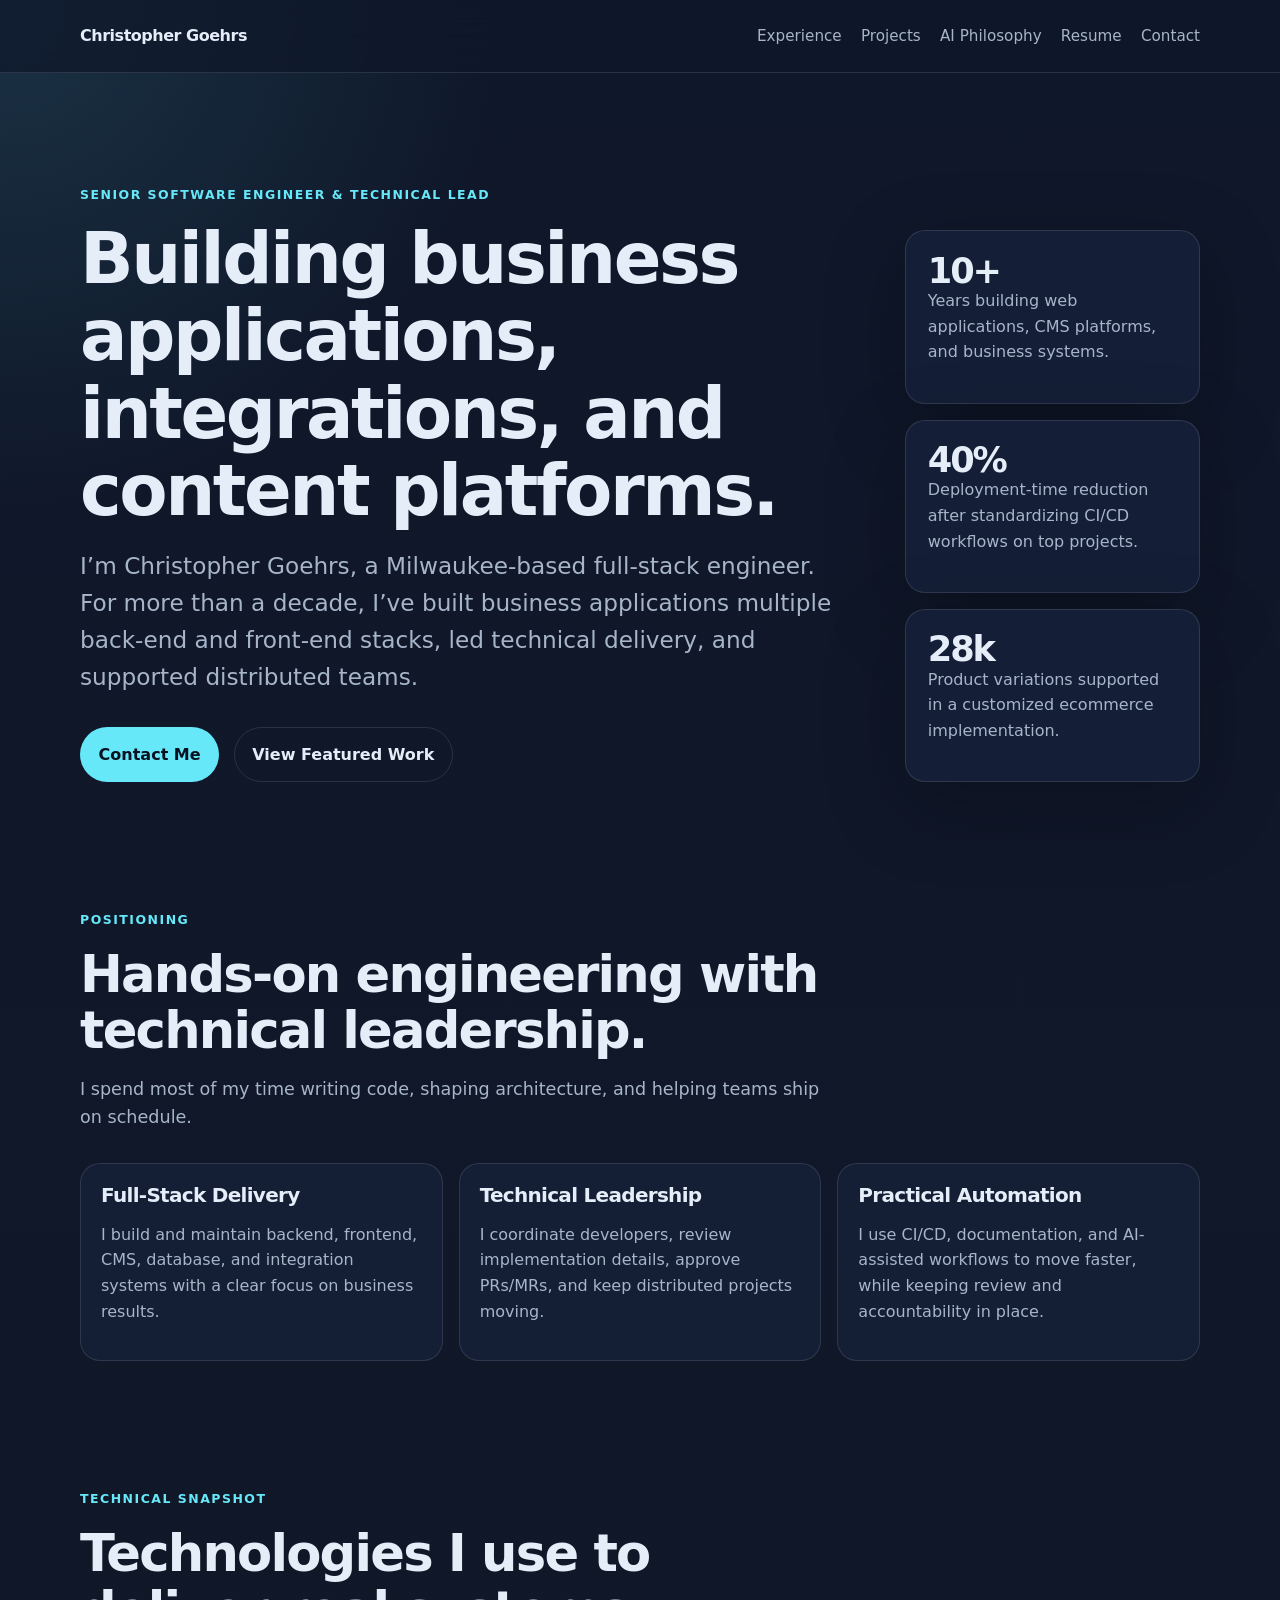
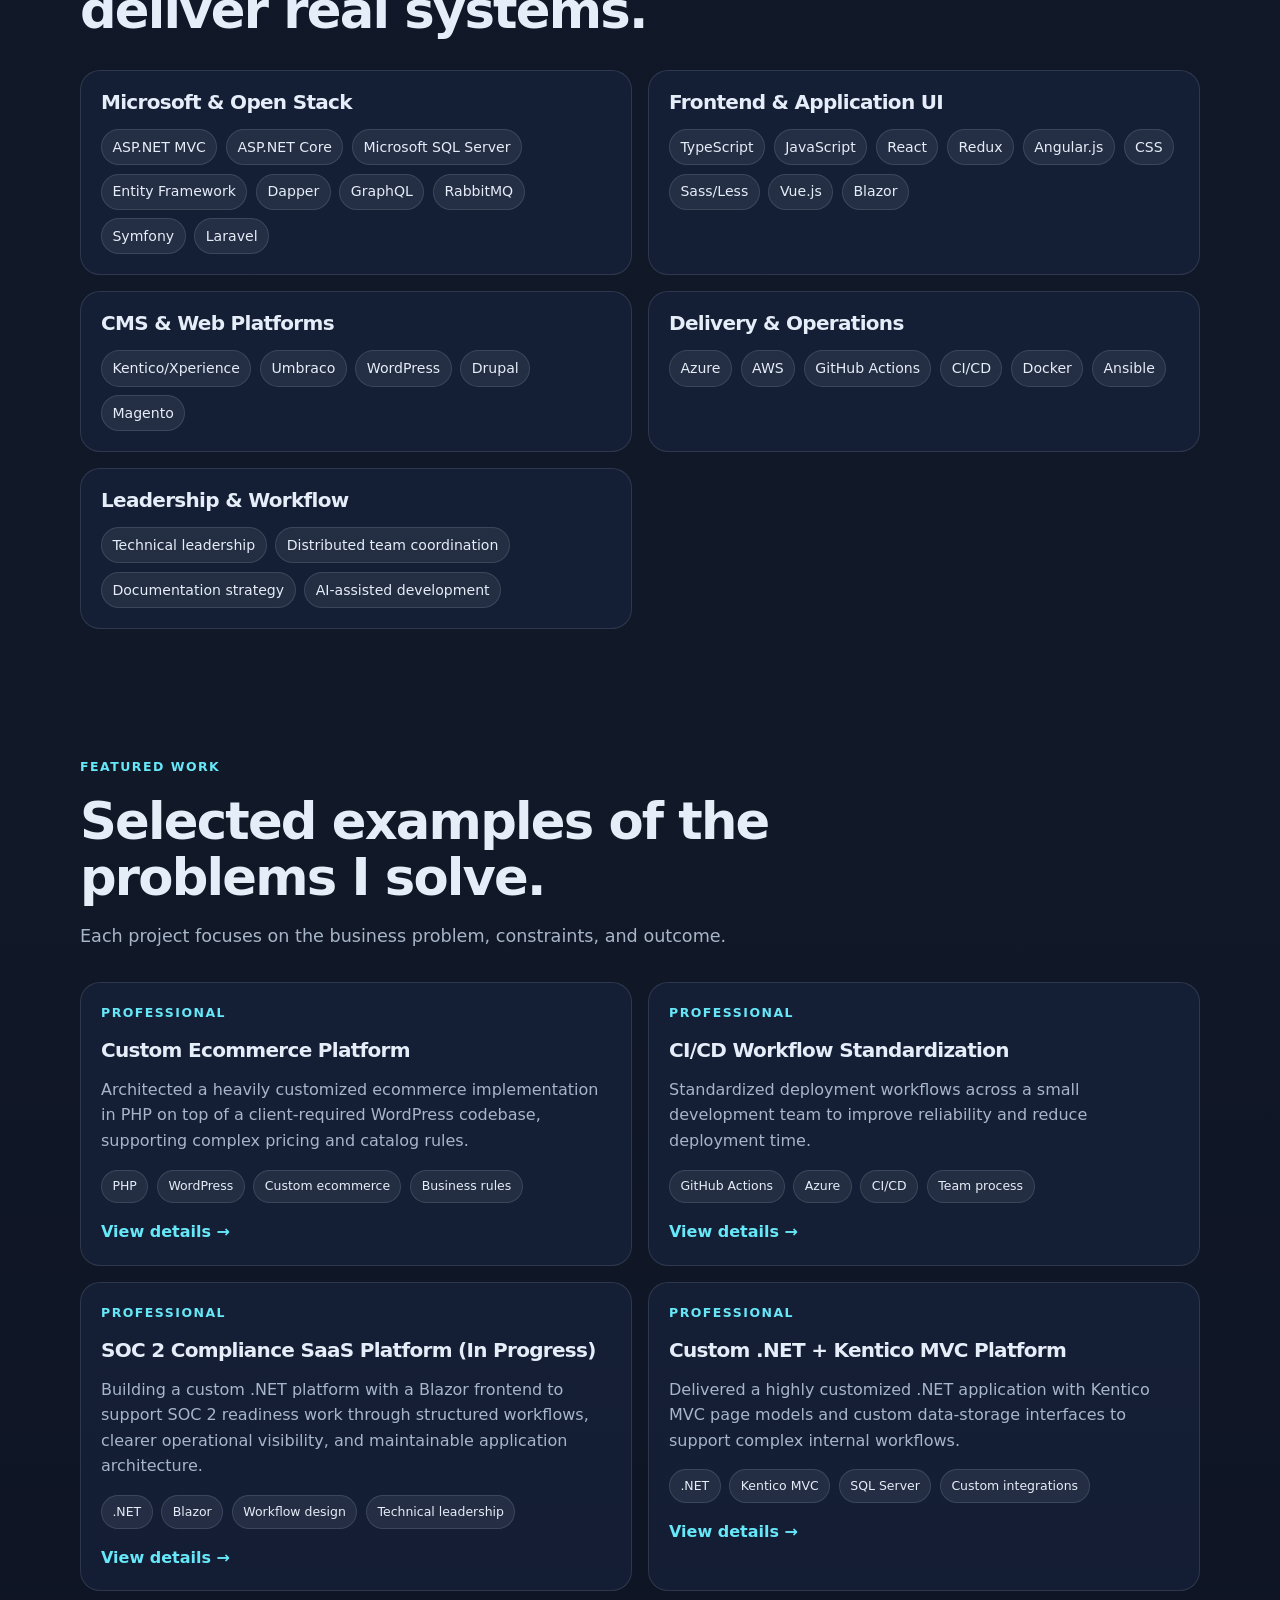
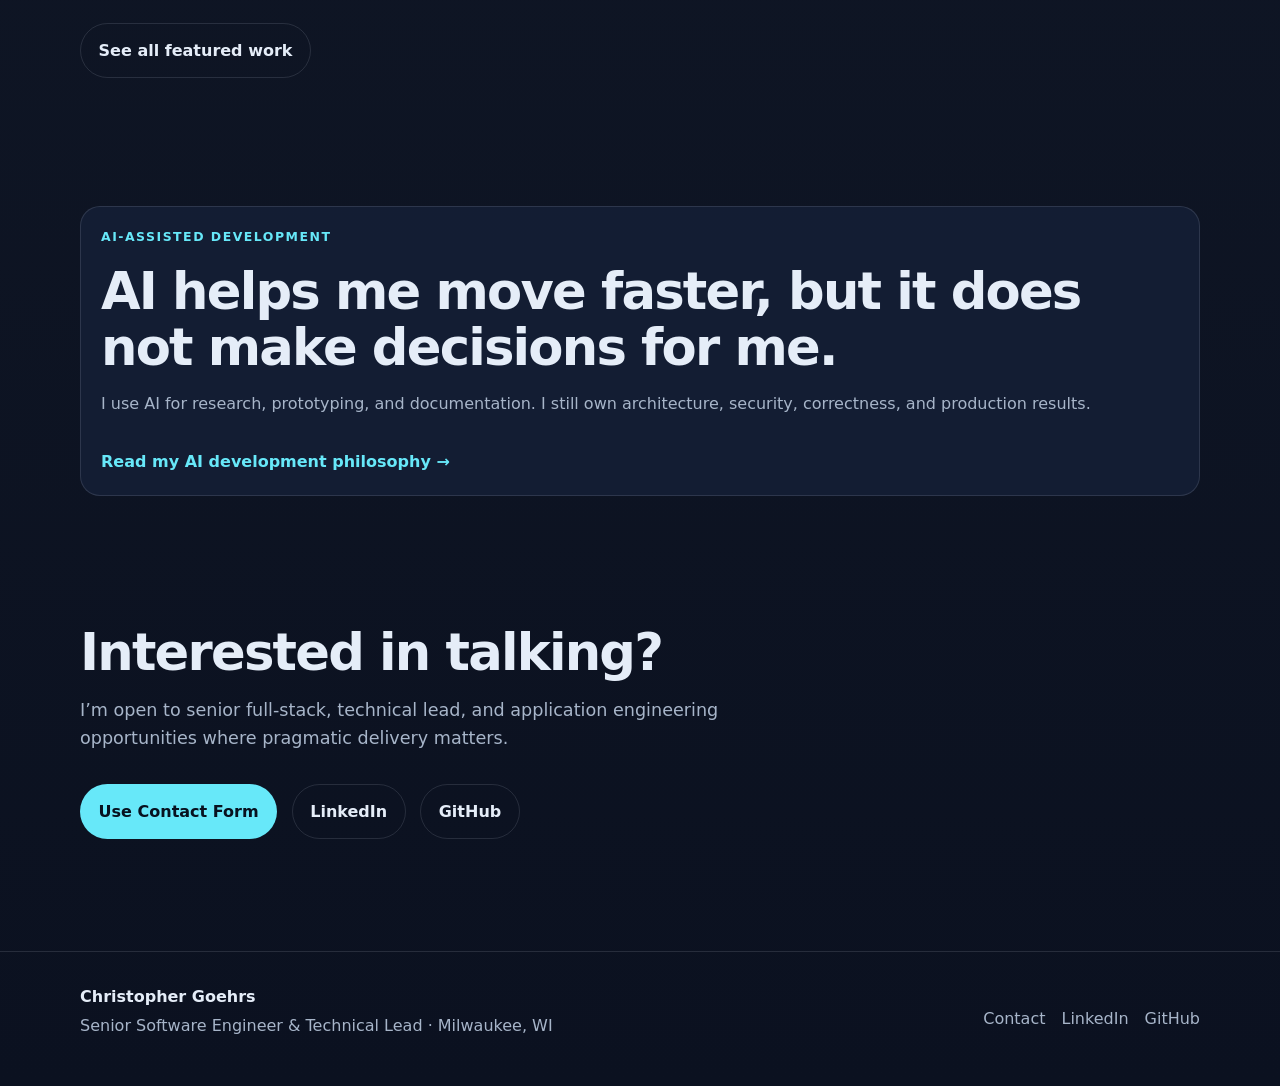
==== index.html @ 203ff35a "deploy: chris-goehrs/christophergoehrs-com-private@352e31870d99a3efd7a8641d61414e0e6869f5a9" ====
<!DOCTYPE html><html lang="en"> <head><meta charset="UTF-8"><meta name="description" content="Senior software engineer and technical lead specializing in .NET, React, CMS architecture, integrations, distributed team leadership, and practical AI-assisted development."><meta name="viewport" content="width=device-width"><meta name="generator" content="Astro v6.4.4"><link rel="icon" type="image/svg+xml" href="/favicon.svg"><link rel="canonical" href="https://www.christophergoehrs.com/"><title>Christopher Goehrs — Senior Software Engineer &amp; Technical Lead</title><link rel="stylesheet" href="/_astro/BaseLayout.B04aXKU3.css"></head> <body> <a class="skip-link" href="#content">Skip to content</a> <header class="site-header"> <nav class="nav container" aria-label="Primary navigation"> <a class="brand" href="/">Christopher Goehrs</a> <div class="nav-links"> <a href="/experience/">Experience</a><a href="/projects/">Projects</a><a href="/ai-philosophy/">AI Philosophy</a><a href="/resume/">Resume</a><a href="/contact/">Contact</a> </div> </nav> </header> <main id="content">  <section class="hero"> <div class="container hero-grid"> <div> <p class="hero-kicker">Senior Software Engineer & Technical Lead</p> <h1>Building business applications, integrations, and content platforms.</h1> <p class="hero-subtitle">
I’m Christopher Goehrs, a Milwaukee-based full-stack engineer. For more than a decade, I’ve built business applications multiple back-end and front-end stacks, led technical delivery, and supported distributed teams.
</p> <div class="hero-actions"> <a class="button" href="/contact/">Contact Me</a> <a class="button secondary" href="/projects/">View Featured Work</a> </div> </div> <aside aria-label="Career highlights"> <div class="stat-card"> <strong>10+</strong> <p>Years building web applications, CMS platforms, and business systems.</p> </div> <div class="stat-card"> <strong>40%</strong> <p>Deployment-time reduction after standardizing CI/CD workflows on top projects.</p> </div> <div class="stat-card"> <strong>28k</strong> <p>Product variations supported in a customized ecommerce implementation.</p> </div> </aside> </div> </section> <section class="section"> <div class="container"> <div class="section-header"> <p class="eyebrow">Positioning</p> <h2>Hands-on engineering with technical leadership.</h2> <p class="section-description">I spend most of my time writing code, shaping architecture, and helping teams ship on schedule.</p> </div> <div class="grid-3"> <article class="card "> <h3>Full-Stack Delivery</h3>  <p>I build and maintain backend, frontend, CMS, database, and integration systems with a clear focus on business results.</p>  </article> <article class="card "> <h3>Technical Leadership</h3>  <p>I coordinate developers, review implementation details, approve PRs/MRs, and keep distributed projects moving.</p>  </article> <article class="card "> <h3>Practical Automation</h3>  <p>I use CI/CD, documentation, and AI-assisted workflows to move faster, while keeping review and accountability in place.</p>  </article> </div> </div> </section> <section class="section"> <div class="container"> <div class="section-header"> <p class="eyebrow">Technical Snapshot</p> <h2>Technologies I use to deliver real systems.</h2>  </div> <div class="skill-grid"> <section class="skill-group"> <h3>Microsoft &amp; Open Stack</h3> <ul class="tag-list"> <li>ASP.NET MVC</li><li>ASP.NET Core</li><li>Microsoft SQL Server</li><li>Entity Framework</li><li>Dapper</li><li>GraphQL</li><li>RabbitMQ</li><li>Symfony</li><li>Laravel</li> </ul> </section><section class="skill-group"> <h3>Frontend &amp; Application UI</h3> <ul class="tag-list"> <li>TypeScript</li><li>JavaScript</li><li>React</li><li>Redux</li><li>Angular.js</li><li>CSS</li><li>Sass/Less</li><li>Vue.js</li><li>Blazor</li> </ul> </section><section class="skill-group"> <h3>CMS &amp; Web Platforms</h3> <ul class="tag-list"> <li>Kentico/Xperience</li><li>Umbraco</li><li>WordPress</li><li>Drupal</li><li>Magento</li> </ul> </section><section class="skill-group"> <h3>Delivery &amp; Operations</h3> <ul class="tag-list"> <li>Azure</li><li>AWS</li><li>GitHub Actions</li><li>CI/CD</li><li>Docker</li><li>Ansible</li> </ul> </section><section class="skill-group"> <h3>Leadership &amp; Workflow</h3> <ul class="tag-list"> <li>Technical leadership</li><li>Distributed team coordination</li><li>Documentation strategy</li><li>AI-assisted development</li> </ul> </section> </div> </div> </section> <section class="section"> <div class="container"> <div class="section-header"> <p class="eyebrow">Featured Work</p> <h2>Selected examples of the problems I solve.</h2> <p class="section-description">Each project focuses on the business problem, constraints, and outcome.</p> </div> <div class="project-grid"> <article class="project-card"> <p class="eyebrow">Professional</p> <h3>Custom Ecommerce Platform</h3> <p>Architected a heavily customized ecommerce implementation in PHP on top of a client-required WordPress codebase, supporting complex pricing and catalog rules.</p> <ul class="tag-list compact"> <li>PHP</li><li>WordPress</li><li>Custom ecommerce</li><li>Business rules</li> </ul> <a class="text-link" href="/projects/#custom-ecommerce-platform">View details →</a> </article><article class="project-card"> <p class="eyebrow">Professional</p> <h3>CI/CD Workflow Standardization</h3> <p>Standardized deployment workflows across a small development team to improve reliability and reduce deployment time.</p> <ul class="tag-list compact"> <li>GitHub Actions</li><li>Azure</li><li>CI/CD</li><li>Team process</li> </ul> <a class="text-link" href="/projects/#delivery-workflow-standardization">View details →</a> </article><article class="project-card"> <p class="eyebrow">Professional</p> <h3>SOC 2 Compliance SaaS Platform (In Progress)</h3> <p>Building a custom .NET platform with a Blazor frontend to support SOC 2 readiness work through structured workflows, clearer operational visibility, and maintainable application architecture.</p> <ul class="tag-list compact"> <li>.NET</li><li>Blazor</li><li>Workflow design</li><li>Technical leadership</li> </ul> <a class="text-link" href="/projects/#soc2-compliance-saas-platform">View details →</a> </article><article class="project-card"> <p class="eyebrow">Professional</p> <h3>Custom .NET + Kentico MVC Platform</h3> <p>Delivered a highly customized .NET application with Kentico MVC page models and custom data-storage interfaces to support complex internal workflows.</p> <ul class="tag-list compact"> <li>.NET</li><li>Kentico MVC</li><li>SQL Server</li><li>Custom integrations</li> </ul> <a class="text-link" href="/projects/#custom-dotnet-kentico-mvc-platform">View details →</a> </article> </div> <div class="button-row"> <a class="button secondary" href="/projects/">See all featured work</a> </div> </div> </section> <section class="section"> <div class="container"> <div class="callout"> <p class="eyebrow">AI-Assisted Development</p> <h2>AI helps me move faster, but it does not make decisions for me.</h2> <p>
I use AI for research, prototyping, and documentation. I still own architecture, security, correctness, and production results.
</p> <a class="text-link" href="/ai-philosophy/">Read my AI development philosophy →</a> </div> </div> </section> <section class="section"> <div class="container"> <div class="section-header">  <h2>Interested in talking?</h2> <p class="section-description">I’m open to senior full-stack, technical lead, and application engineering opportunities where pragmatic delivery matters.</p> </div> <div class="button-row"> <a class="button" href="/contact/">Use Contact Form</a> <a class="button secondary" href="https://www.linkedin.com/in/christophergoehrs">LinkedIn</a> <a class="button secondary" href="https://github.com/chris-goehrs">GitHub</a> </div> </div> </section>  </main> <footer class="site-footer"> <div class="container footer-grid"> <div> <p class="footer-name">Christopher Goehrs</p> <p>Senior Software Engineer & Technical Lead · Milwaukee, WI</p> </div> <div class="footer-links"> <a href="/contact/">Contact</a> <a href="https://www.linkedin.com/in/christophergoehrs">LinkedIn</a> <a href="https://github.com/chris-goehrs">GitHub</a> </div> </div> </footer> </body></html>
---- _astro/BaseLayout.B04aXKU3.css ----
:root{--bg: #0f172a;--bg-soft: #111c33;--surface: #17223b;--surface-2: #1d2a45;--text: #e5edf8;--muted: #a7b5c9;--faint: #718098;--accent: #67e8f9;--accent-2: #a7f3d0;--border: rgba(229, 237, 248, .12);--shadow: 0 24px 80px rgba(0, 0, 0, .28);--max-width: 1120px;color-scheme:dark;font-family:Inter,ui-sans-serif,system-ui,-apple-system,BlinkMacSystemFont,Segoe UI,sans-serif}*{box-sizing:border-box}html{scroll-behavior:smooth}body{margin:0;background:radial-gradient(circle at top left,rgba(103,232,249,.13),transparent 32rem),linear-gradient(180deg,#0f172a,#111827 55%,#0b1120);color:var(--text);line-height:1.6}a{color:inherit;text-decoration:none}a:hover{color:var(--accent)}p{color:var(--muted);margin:0 0 1rem}h1,h2,h3{line-height:1.1;margin:0 0 1rem;letter-spacing:-.035em}h1{font-size:clamp(2.8rem,7vw,5.8rem);max-width:980px}h2{font-size:clamp(2rem,4vw,3.4rem)}h3{font-size:1.25rem}ul{color:var(--muted);padding-left:1.2rem}li+li{margin-top:.45rem}.container{width:min(100% - 2rem,var(--max-width));margin-inline:auto}.skip-link{position:absolute;left:1rem;top:-10rem;padding:.75rem 1rem;background:var(--accent);color:#07111f;border-radius:.5rem;z-index:10}.skip-link:focus{top:1rem}.site-header{position:sticky;top:0;z-index:5;backdrop-filter:blur(20px);background:#0f172abd;border-bottom:1px solid var(--border)}.nav{display:flex;align-items:center;justify-content:space-between;min-height:72px;gap:1rem}.brand{font-weight:800;letter-spacing:-.03em}.nav-links{display:flex;align-items:center;gap:1.2rem;color:var(--muted);font-size:.95rem}.hero{padding:7rem 0 4rem}.hero-grid{display:grid;grid-template-columns:minmax(0,1.45fr) minmax(280px,.55fr);gap:3rem;align-items:end}.hero-kicker,.eyebrow{color:var(--accent);font-weight:800;text-transform:uppercase;letter-spacing:.12em;font-size:.78rem}.hero h1{font-size:clamp(2.2rem,5.5vw,4.4rem);max-width:18ch;text-wrap:balance}.hero-subtitle{font-size:clamp(1.15rem,2.2vw,1.45rem);max-width:760px}.hero-actions,.button-row{display:flex;gap:.9rem;flex-wrap:wrap;margin-top:2rem}.button{display:inline-flex;align-items:center;justify-content:center;padding:.85rem 1.1rem;border-radius:999px;background:var(--accent);color:#07111f;font-weight:800;border:1px solid transparent}.button.secondary{background:transparent;color:var(--text);border-color:var(--border)}.button:hover{color:#07111f;transform:translateY(-1px)}.button.secondary:hover{color:var(--accent);border-color:#67e8f980}.stat-card{background:#17223bd1;border:1px solid var(--border);border-radius:1.25rem;padding:1.35rem;box-shadow:var(--shadow)}.stat-card strong{display:block;font-size:2.2rem;line-height:1;letter-spacing:-.06em}.stat-card+.stat-card{margin-top:1rem}.section{padding:4rem 0}.section-header{max-width:760px;margin-bottom:2rem}.section-description{font-size:1.1rem}.grid-2{display:grid;grid-template-columns:repeat(2,minmax(0,1fr));gap:1rem}.grid-3{display:grid;grid-template-columns:repeat(3,minmax(0,1fr));gap:1rem}.card,.project-card,.skill-group,.callout{background:#17223bb8;border:1px solid var(--border);border-radius:1.25rem;padding:1.25rem}.card.highlight{background:linear-gradient(135deg,#67e8f91f,#a7f3d014)}.skill-grid{display:grid;grid-template-columns:repeat(2,minmax(0,1fr));gap:1rem}.tag-list{list-style:none;display:flex;flex-wrap:wrap;gap:.55rem;padding:0;margin:1rem 0 0}.tag-list li{margin:0;padding:.36rem .65rem;border-radius:999px;background:#e5edf814;color:var(--text);border:1px solid var(--border);font-size:.88rem}.tag-list.compact li{font-size:.78rem}.project-grid{display:grid;grid-template-columns:repeat(2,minmax(0,1fr));gap:1rem}.text-link{display:inline-flex;margin-top:1rem;font-weight:800;color:var(--accent)}.timeline{display:grid;gap:1.25rem}.timeline-item{display:grid;grid-template-columns:220px minmax(0,1fr);gap:1.25rem;padding-bottom:1.25rem;border-bottom:1px solid var(--border)}.timeline-meta{color:var(--accent-2);font-weight:700}.company{color:var(--text);font-weight:800;margin-top:-.5rem}.featured-clients{margin:0 0 1rem;padding:.8rem 1rem;border:1px solid var(--border);border-radius:.9rem;background:#17223b8a}.featured-clients-title{margin:0 0 .55rem;color:var(--accent);font-size:.78rem;font-weight:800;letter-spacing:.1em;text-transform:uppercase}.featured-client-list{margin:0;padding:0;list-style:none;display:flex;flex-wrap:wrap;gap:.5rem}.featured-client-list li{margin:0;padding:.22rem .6rem;border-radius:999px;border:1px solid var(--border);background:#e5edf80f;color:var(--text);font-size:.86rem}.resume-block{border-bottom:1px solid var(--border);padding:2rem 0}.resume-block:first-child{padding-top:0}.contact-panel{display:grid;gap:1rem;max-width:820px}.contact-form{display:grid;gap:1rem;padding:1.25rem;border:1px solid var(--border);border-radius:1rem;background:#17223bb8}.form-row{display:grid;gap:.45rem}.form-row label{color:var(--text);font-weight:700;font-size:.95rem}.form-row input,.form-row textarea{width:100%;padding:.75rem;border-radius:.7rem;border:1px solid var(--border);background:#0f172ac2;color:var(--text);font:inherit}.form-row textarea{resize:vertical}.form-row input:focus,.form-row textarea:focus{outline:2px solid rgba(103,232,249,.55);outline-offset:1px}.contact-links{display:grid;gap:1rem}.contact-link{display:flex;justify-content:space-between;gap:1rem;padding:1rem;border:1px solid var(--border);border-radius:1rem;background:#17223bb8}.contact-link span{color:var(--muted)}.visually-hidden{position:absolute;width:1px;height:1px;padding:0;margin:-1px;overflow:hidden;clip:rect(0,0,0,0);white-space:nowrap;border:0}.site-footer{border-top:1px solid var(--border);padding:2rem 0;margin-top:3rem}.footer-grid{display:flex;justify-content:space-between;gap:1rem;align-items:center}.footer-name{color:var(--text);font-weight:800;margin-bottom:.2rem}.footer-links{display:flex;gap:1rem;color:var(--muted)}@media(max-width:860px){.hero-grid,.grid-2,.grid-3,.skill-grid,.project-grid,.timeline-item{grid-template-columns:1fr}.nav{align-items:flex-start;flex-direction:column;padding:1rem 0}.nav-links{flex-wrap:wrap;gap:.75rem 1rem}.hero{padding-top:4rem}.footer-grid{align-items:flex-start;flex-direction:column}}@media print{.site-header,.site-footer,.hero-actions,.button-row{display:none}body{background:#fff;color:#111}p,ul,li{color:#333}.card,.project-card,.skill-group,.callout{border-color:#ddd;background:#fff}}
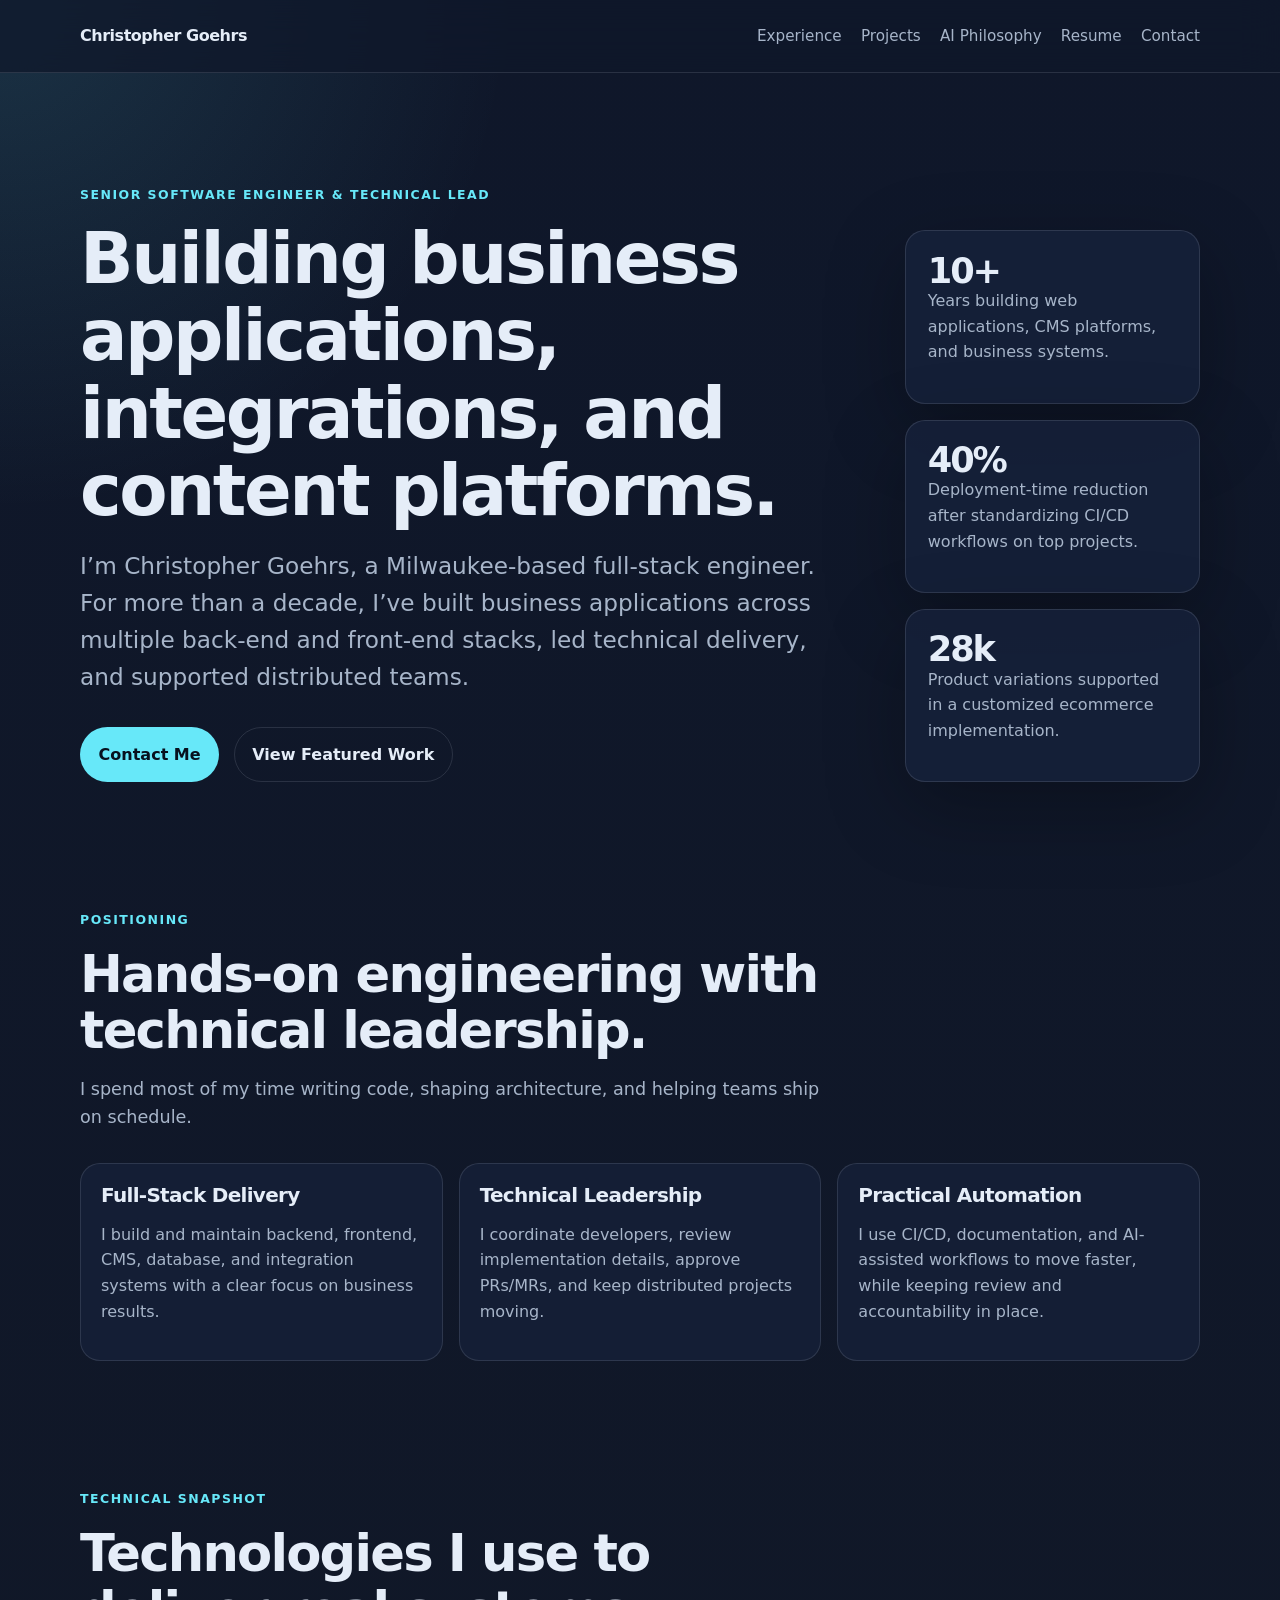
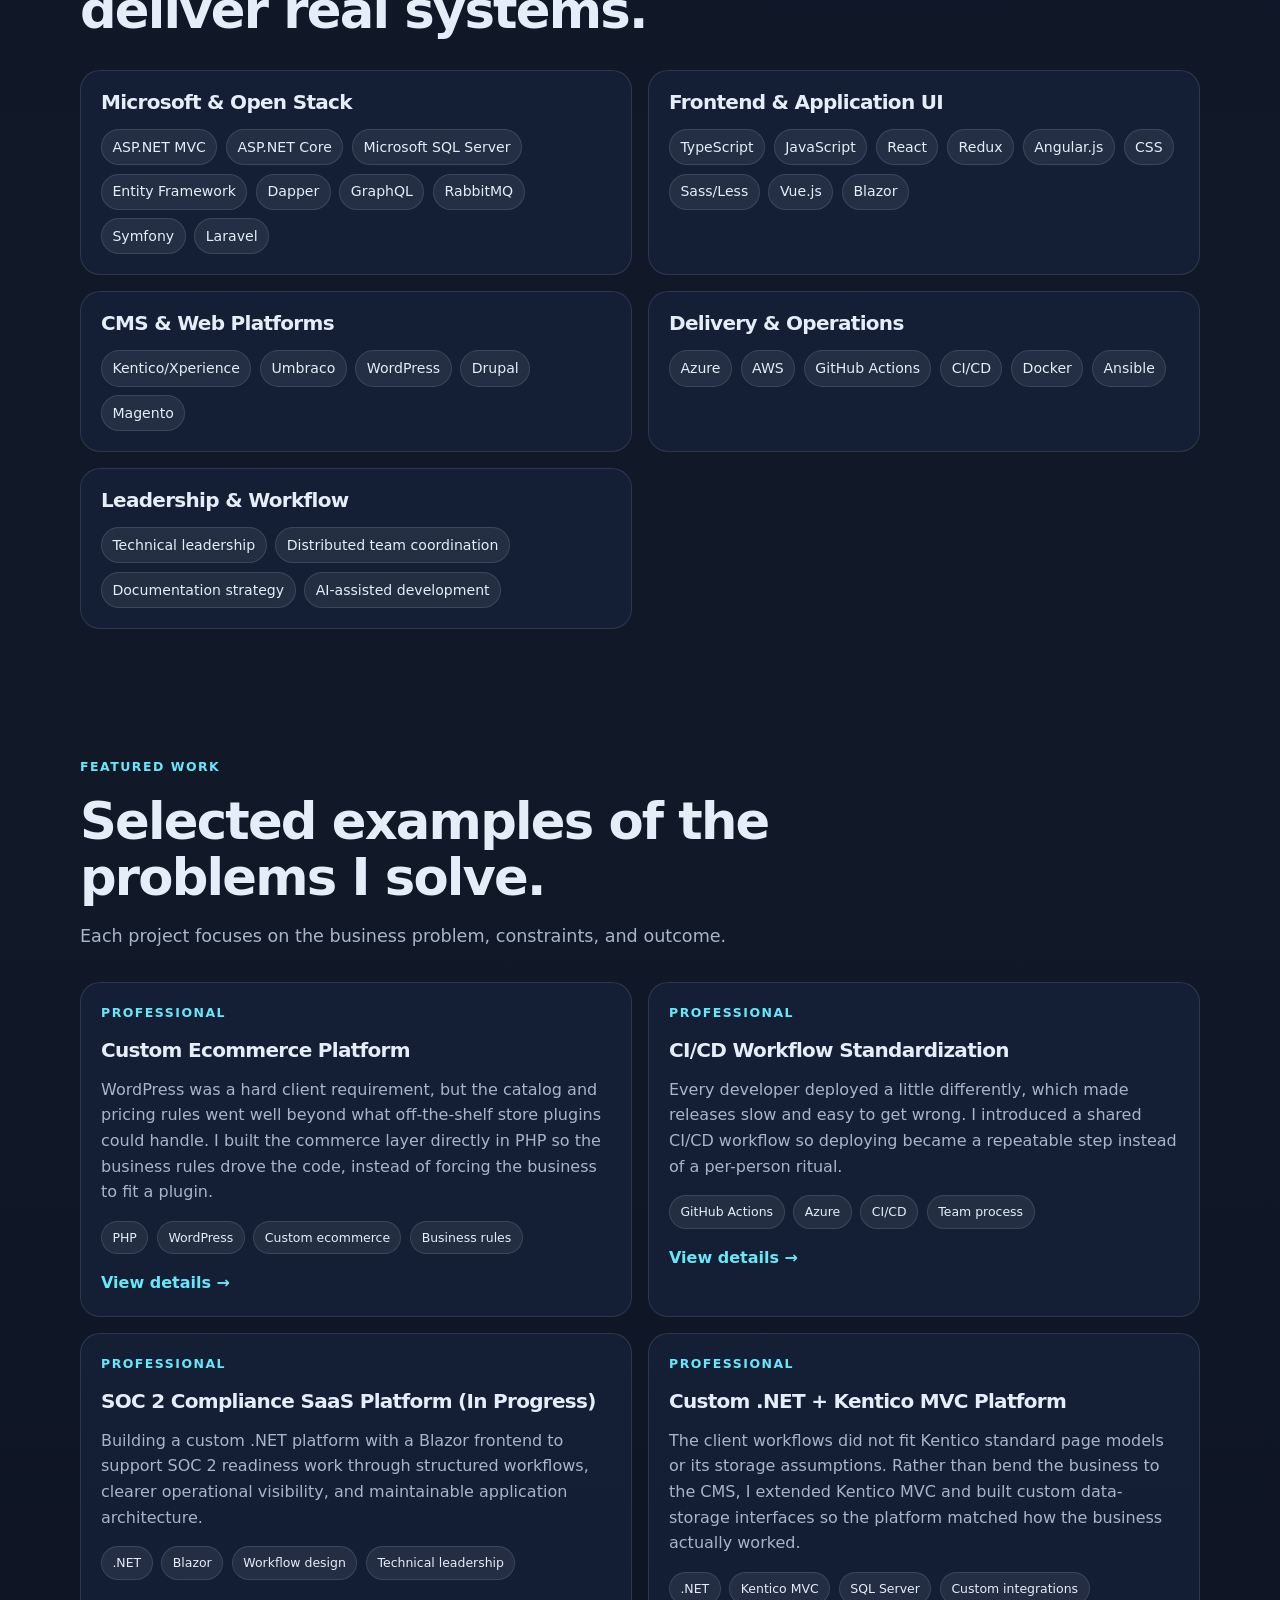
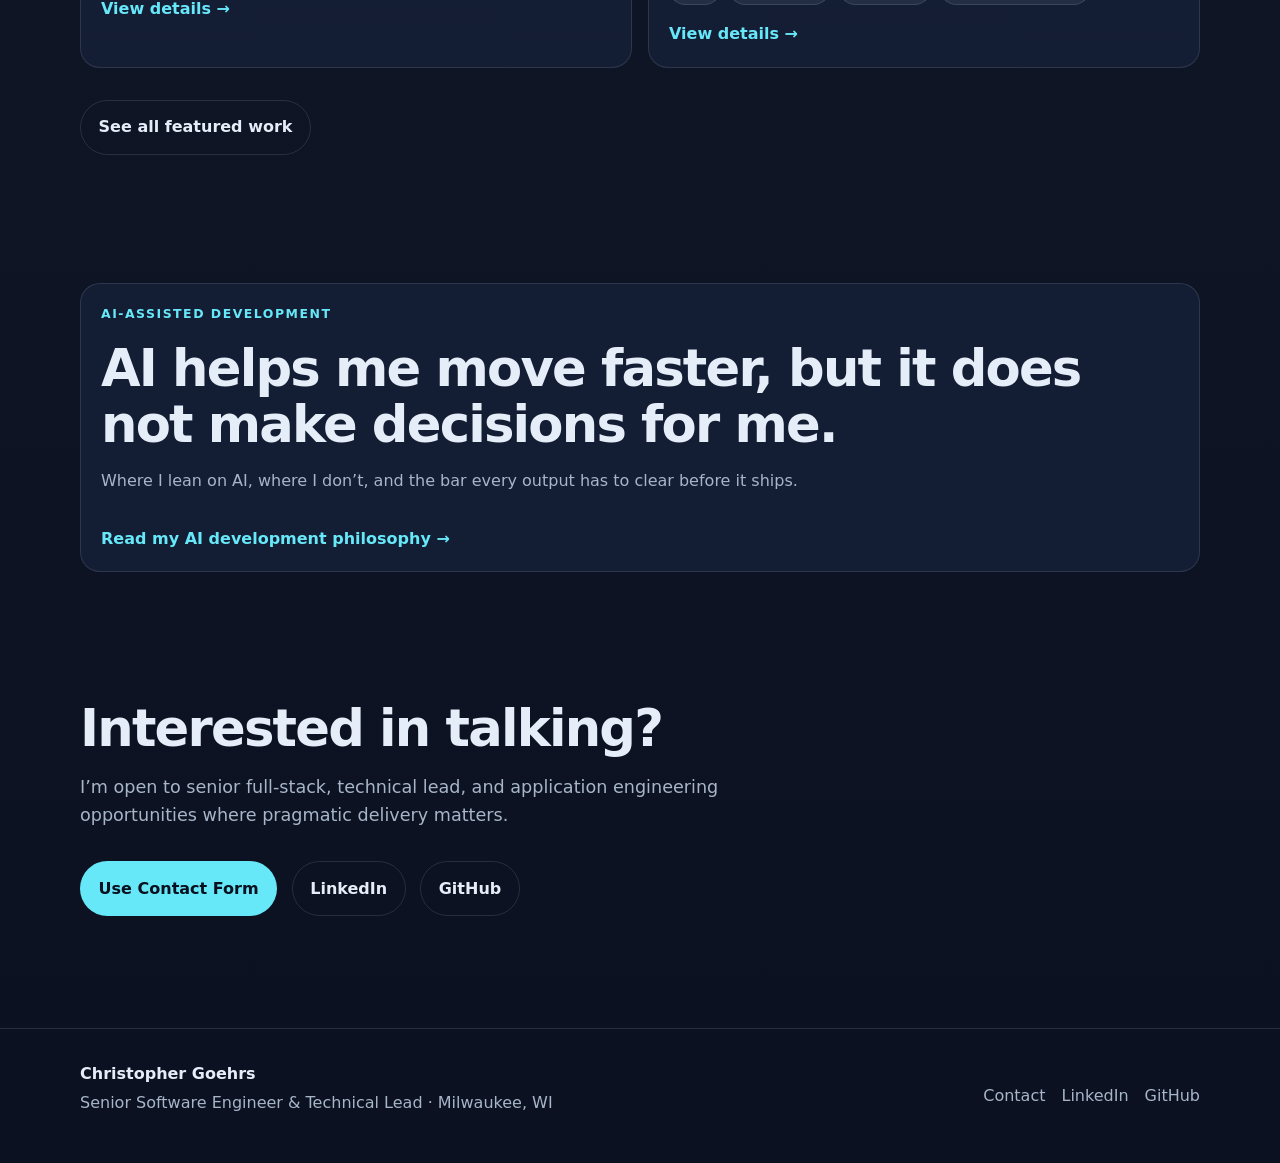
==== commit a5f799fb: "deploy: chris-goehrs/christophergoehrs-com-private@f8c48bc2ef2f5d55e218395b160b36a0dbb5d6d4" ====
--- a/index.html
+++ b/index.html
@@ -1,5 +1,5 @@
 <!DOCTYPE html><html lang="en"> <head><meta charset="UTF-8"><meta name="description" content="Senior software engineer and technical lead specializing in .NET, React, CMS architecture, integrations, distributed team leadership, and practical AI-assisted development."><meta name="viewport" content="width=device-width"><meta name="generator" content="Astro v6.4.4"><link rel="icon" type="image/svg+xml" href="/favicon.svg"><link rel="canonical" href="https://www.christophergoehrs.com/"><title>Christopher Goehrs — Senior Software Engineer &amp; Technical Lead</title><link rel="stylesheet" href="/_astro/BaseLayout.B04aXKU3.css"></head> <body> <a class="skip-link" href="#content">Skip to content</a> <header class="site-header"> <nav class="nav container" aria-label="Primary navigation"> <a class="brand" href="/">Christopher Goehrs</a> <div class="nav-links"> <a href="/experience/">Experience</a><a href="/projects/">Projects</a><a href="/ai-philosophy/">AI Philosophy</a><a href="/resume/">Resume</a><a href="/contact/">Contact</a> </div> </nav> </header> <main id="content">  <section class="hero"> <div class="container hero-grid"> <div> <p class="hero-kicker">Senior Software Engineer & Technical Lead</p> <h1>Building business applications, integrations, and content platforms.</h1> <p class="hero-subtitle">
-I’m Christopher Goehrs, a Milwaukee-based full-stack engineer. For more than a decade, I’ve built business applications multiple back-end and front-end stacks, led technical delivery, and supported distributed teams.
-</p> <div class="hero-actions"> <a class="button" href="/contact/">Contact Me</a> <a class="button secondary" href="/projects/">View Featured Work</a> </div> </div> <aside aria-label="Career highlights"> <div class="stat-card"> <strong>10+</strong> <p>Years building web applications, CMS platforms, and business systems.</p> </div> <div class="stat-card"> <strong>40%</strong> <p>Deployment-time reduction after standardizing CI/CD workflows on top projects.</p> </div> <div class="stat-card"> <strong>28k</strong> <p>Product variations supported in a customized ecommerce implementation.</p> </div> </aside> </div> </section> <section class="section"> <div class="container"> <div class="section-header"> <p class="eyebrow">Positioning</p> <h2>Hands-on engineering with technical leadership.</h2> <p class="section-description">I spend most of my time writing code, shaping architecture, and helping teams ship on schedule.</p> </div> <div class="grid-3"> <article class="card "> <h3>Full-Stack Delivery</h3>  <p>I build and maintain backend, frontend, CMS, database, and integration systems with a clear focus on business results.</p>  </article> <article class="card "> <h3>Technical Leadership</h3>  <p>I coordinate developers, review implementation details, approve PRs/MRs, and keep distributed projects moving.</p>  </article> <article class="card "> <h3>Practical Automation</h3>  <p>I use CI/CD, documentation, and AI-assisted workflows to move faster, while keeping review and accountability in place.</p>  </article> </div> </div> </section> <section class="section"> <div class="container"> <div class="section-header"> <p class="eyebrow">Technical Snapshot</p> <h2>Technologies I use to deliver real systems.</h2>  </div> <div class="skill-grid"> <section class="skill-group"> <h3>Microsoft &amp; Open Stack</h3> <ul class="tag-list"> <li>ASP.NET MVC</li><li>ASP.NET Core</li><li>Microsoft SQL Server</li><li>Entity Framework</li><li>Dapper</li><li>GraphQL</li><li>RabbitMQ</li><li>Symfony</li><li>Laravel</li> </ul> </section><section class="skill-group"> <h3>Frontend &amp; Application UI</h3> <ul class="tag-list"> <li>TypeScript</li><li>JavaScript</li><li>React</li><li>Redux</li><li>Angular.js</li><li>CSS</li><li>Sass/Less</li><li>Vue.js</li><li>Blazor</li> </ul> </section><section class="skill-group"> <h3>CMS &amp; Web Platforms</h3> <ul class="tag-list"> <li>Kentico/Xperience</li><li>Umbraco</li><li>WordPress</li><li>Drupal</li><li>Magento</li> </ul> </section><section class="skill-group"> <h3>Delivery &amp; Operations</h3> <ul class="tag-list"> <li>Azure</li><li>AWS</li><li>GitHub Actions</li><li>CI/CD</li><li>Docker</li><li>Ansible</li> </ul> </section><section class="skill-group"> <h3>Leadership &amp; Workflow</h3> <ul class="tag-list"> <li>Technical leadership</li><li>Distributed team coordination</li><li>Documentation strategy</li><li>AI-assisted development</li> </ul> </section> </div> </div> </section> <section class="section"> <div class="container"> <div class="section-header"> <p class="eyebrow">Featured Work</p> <h2>Selected examples of the problems I solve.</h2> <p class="section-description">Each project focuses on the business problem, constraints, and outcome.</p> </div> <div class="project-grid"> <article class="project-card"> <p class="eyebrow">Professional</p> <h3>Custom Ecommerce Platform</h3> <p>Architected a heavily customized ecommerce implementation in PHP on top of a client-required WordPress codebase, supporting complex pricing and catalog rules.</p> <ul class="tag-list compact"> <li>PHP</li><li>WordPress</li><li>Custom ecommerce</li><li>Business rules</li> </ul> <a class="text-link" href="/projects/#custom-ecommerce-platform">View details →</a> </article><article class="project-card"> <p class="eyebrow">Professional</p> <h3>CI/CD Workflow Standardization</h3> <p>Standardized deployment workflows across a small development team to improve reliability and reduce deployment time.</p> <ul class="tag-list compact"> <li>GitHub Actions</li><li>Azure</li><li>CI/CD</li><li>Team process</li> </ul> <a class="text-link" href="/projects/#delivery-workflow-standardization">View details →</a> </article><article class="project-card"> <p class="eyebrow">Professional</p> <h3>SOC 2 Compliance SaaS Platform (In Progress)</h3> <p>Building a custom .NET platform with a Blazor frontend to support SOC 2 readiness work through structured workflows, clearer operational visibility, and maintainable application architecture.</p> <ul class="tag-list compact"> <li>.NET</li><li>Blazor</li><li>Workflow design</li><li>Technical leadership</li> </ul> <a class="text-link" href="/projects/#soc2-compliance-saas-platform">View details →</a> </article><article class="project-card"> <p class="eyebrow">Professional</p> <h3>Custom .NET + Kentico MVC Platform</h3> <p>Delivered a highly customized .NET application with Kentico MVC page models and custom data-storage interfaces to support complex internal workflows.</p> <ul class="tag-list compact"> <li>.NET</li><li>Kentico MVC</li><li>SQL Server</li><li>Custom integrations</li> </ul> <a class="text-link" href="/projects/#custom-dotnet-kentico-mvc-platform">View details →</a> </article> </div> <div class="button-row"> <a class="button secondary" href="/projects/">See all featured work</a> </div> </div> </section> <section class="section"> <div class="container"> <div class="callout"> <p class="eyebrow">AI-Assisted Development</p> <h2>AI helps me move faster, but it does not make decisions for me.</h2> <p>
-I use AI for research, prototyping, and documentation. I still own architecture, security, correctness, and production results.
+I’m Christopher Goehrs, a Milwaukee-based full-stack engineer. For more than a decade, I’ve built business applications across multiple back-end and front-end stacks, led technical delivery, and supported distributed teams.
+</p> <div class="hero-actions"> <a class="button" href="/contact/">Contact Me</a> <a class="button secondary" href="/projects/">View Featured Work</a> </div> </div> <aside aria-label="Career highlights"> <div class="stat-card"> <strong>10+</strong> <p>Years building web applications, CMS platforms, and business systems.</p> </div> <div class="stat-card"> <strong>40%</strong> <p>Deployment-time reduction after standardizing CI/CD workflows on top projects.</p> </div> <div class="stat-card"> <strong>28k</strong> <p>Product variations supported in a customized ecommerce implementation.</p> </div> </aside> </div> </section> <section class="section"> <div class="container"> <div class="section-header"> <p class="eyebrow">Positioning</p> <h2>Hands-on engineering with technical leadership.</h2> <p class="section-description">I spend most of my time writing code, shaping architecture, and helping teams ship on schedule.</p> </div> <div class="grid-3"> <article class="card "> <h3>Full-Stack Delivery</h3>  <p>I build and maintain backend, frontend, CMS, database, and integration systems with a clear focus on business results.</p>  </article> <article class="card "> <h3>Technical Leadership</h3>  <p>I coordinate developers, review implementation details, approve PRs/MRs, and keep distributed projects moving.</p>  </article> <article class="card "> <h3>Practical Automation</h3>  <p>I use CI/CD, documentation, and AI-assisted workflows to move faster, while keeping review and accountability in place.</p>  </article> </div> </div> </section> <section class="section"> <div class="container"> <div class="section-header"> <p class="eyebrow">Technical Snapshot</p> <h2>Technologies I use to deliver real systems.</h2>  </div> <div class="skill-grid"> <section class="skill-group"> <h3>Microsoft &amp; Open Stack</h3> <ul class="tag-list"> <li>ASP.NET MVC</li><li>ASP.NET Core</li><li>Microsoft SQL Server</li><li>Entity Framework</li><li>Dapper</li><li>GraphQL</li><li>RabbitMQ</li><li>Symfony</li><li>Laravel</li> </ul> </section><section class="skill-group"> <h3>Frontend &amp; Application UI</h3> <ul class="tag-list"> <li>TypeScript</li><li>JavaScript</li><li>React</li><li>Redux</li><li>Angular.js</li><li>CSS</li><li>Sass/Less</li><li>Vue.js</li><li>Blazor</li> </ul> </section><section class="skill-group"> <h3>CMS &amp; Web Platforms</h3> <ul class="tag-list"> <li>Kentico/Xperience</li><li>Umbraco</li><li>WordPress</li><li>Drupal</li><li>Magento</li> </ul> </section><section class="skill-group"> <h3>Delivery &amp; Operations</h3> <ul class="tag-list"> <li>Azure</li><li>AWS</li><li>GitHub Actions</li><li>CI/CD</li><li>Docker</li><li>Ansible</li> </ul> </section><section class="skill-group"> <h3>Leadership &amp; Workflow</h3> <ul class="tag-list"> <li>Technical leadership</li><li>Distributed team coordination</li><li>Documentation strategy</li><li>AI-assisted development</li> </ul> </section> </div> </div> </section> <section class="section"> <div class="container"> <div class="section-header"> <p class="eyebrow">Featured Work</p> <h2>Selected examples of the problems I solve.</h2> <p class="section-description">Each project focuses on the business problem, constraints, and outcome.</p> </div> <div class="project-grid"> <article class="project-card"> <p class="eyebrow">Professional</p> <h3>Custom Ecommerce Platform</h3> <p>WordPress was a hard client requirement, but the catalog and pricing rules went well beyond what off-the-shelf store plugins could handle. I built the commerce layer directly in PHP so the business rules drove the code, instead of forcing the business to fit a plugin.</p> <ul class="tag-list compact"> <li>PHP</li><li>WordPress</li><li>Custom ecommerce</li><li>Business rules</li> </ul> <a class="text-link" href="/projects/#custom-ecommerce-platform">View details →</a> </article><article class="project-card"> <p class="eyebrow">Professional</p> <h3>CI/CD Workflow Standardization</h3> <p>Every developer deployed a little differently, which made releases slow and easy to get wrong. I introduced a shared CI/CD workflow so deploying became a repeatable step instead of a per-person ritual.</p> <ul class="tag-list compact"> <li>GitHub Actions</li><li>Azure</li><li>CI/CD</li><li>Team process</li> </ul> <a class="text-link" href="/projects/#delivery-workflow-standardization">View details →</a> </article><article class="project-card"> <p class="eyebrow">Professional</p> <h3>SOC 2 Compliance SaaS Platform (In Progress)</h3> <p>Building a custom .NET platform with a Blazor frontend to support SOC 2 readiness work through structured workflows, clearer operational visibility, and maintainable application architecture.</p> <ul class="tag-list compact"> <li>.NET</li><li>Blazor</li><li>Workflow design</li><li>Technical leadership</li> </ul> <a class="text-link" href="/projects/#soc2-compliance-saas-platform">View details →</a> </article><article class="project-card"> <p class="eyebrow">Professional</p> <h3>Custom .NET + Kentico MVC Platform</h3> <p>The client workflows did not fit Kentico standard page models or its storage assumptions. Rather than bend the business to the CMS, I extended Kentico MVC and built custom data-storage interfaces so the platform matched how the business actually worked.</p> <ul class="tag-list compact"> <li>.NET</li><li>Kentico MVC</li><li>SQL Server</li><li>Custom integrations</li> </ul> <a class="text-link" href="/projects/#custom-dotnet-kentico-mvc-platform">View details →</a> </article> </div> <div class="button-row"> <a class="button secondary" href="/projects/">See all featured work</a> </div> </div> </section> <section class="section"> <div class="container"> <div class="callout"> <p class="eyebrow">AI-Assisted Development</p> <h2>AI helps me move faster, but it does not make decisions for me.</h2> <p>
+Where I lean on AI, where I don’t, and the bar every output has to clear before it ships.
 </p> <a class="text-link" href="/ai-philosophy/">Read my AI development philosophy →</a> </div> </div> </section> <section class="section"> <div class="container"> <div class="section-header">  <h2>Interested in talking?</h2> <p class="section-description">I’m open to senior full-stack, technical lead, and application engineering opportunities where pragmatic delivery matters.</p> </div> <div class="button-row"> <a class="button" href="/contact/">Use Contact Form</a> <a class="button secondary" href="https://www.linkedin.com/in/christophergoehrs">LinkedIn</a> <a class="button secondary" href="https://github.com/chris-goehrs">GitHub</a> </div> </div> </section>  </main> <footer class="site-footer"> <div class="container footer-grid"> <div> <p class="footer-name">Christopher Goehrs</p> <p>Senior Software Engineer & Technical Lead · Milwaukee, WI</p> </div> <div class="footer-links"> <a href="/contact/">Contact</a> <a href="https://www.linkedin.com/in/christophergoehrs">LinkedIn</a> <a href="https://github.com/chris-goehrs">GitHub</a> </div> </div> </footer> </body></html>
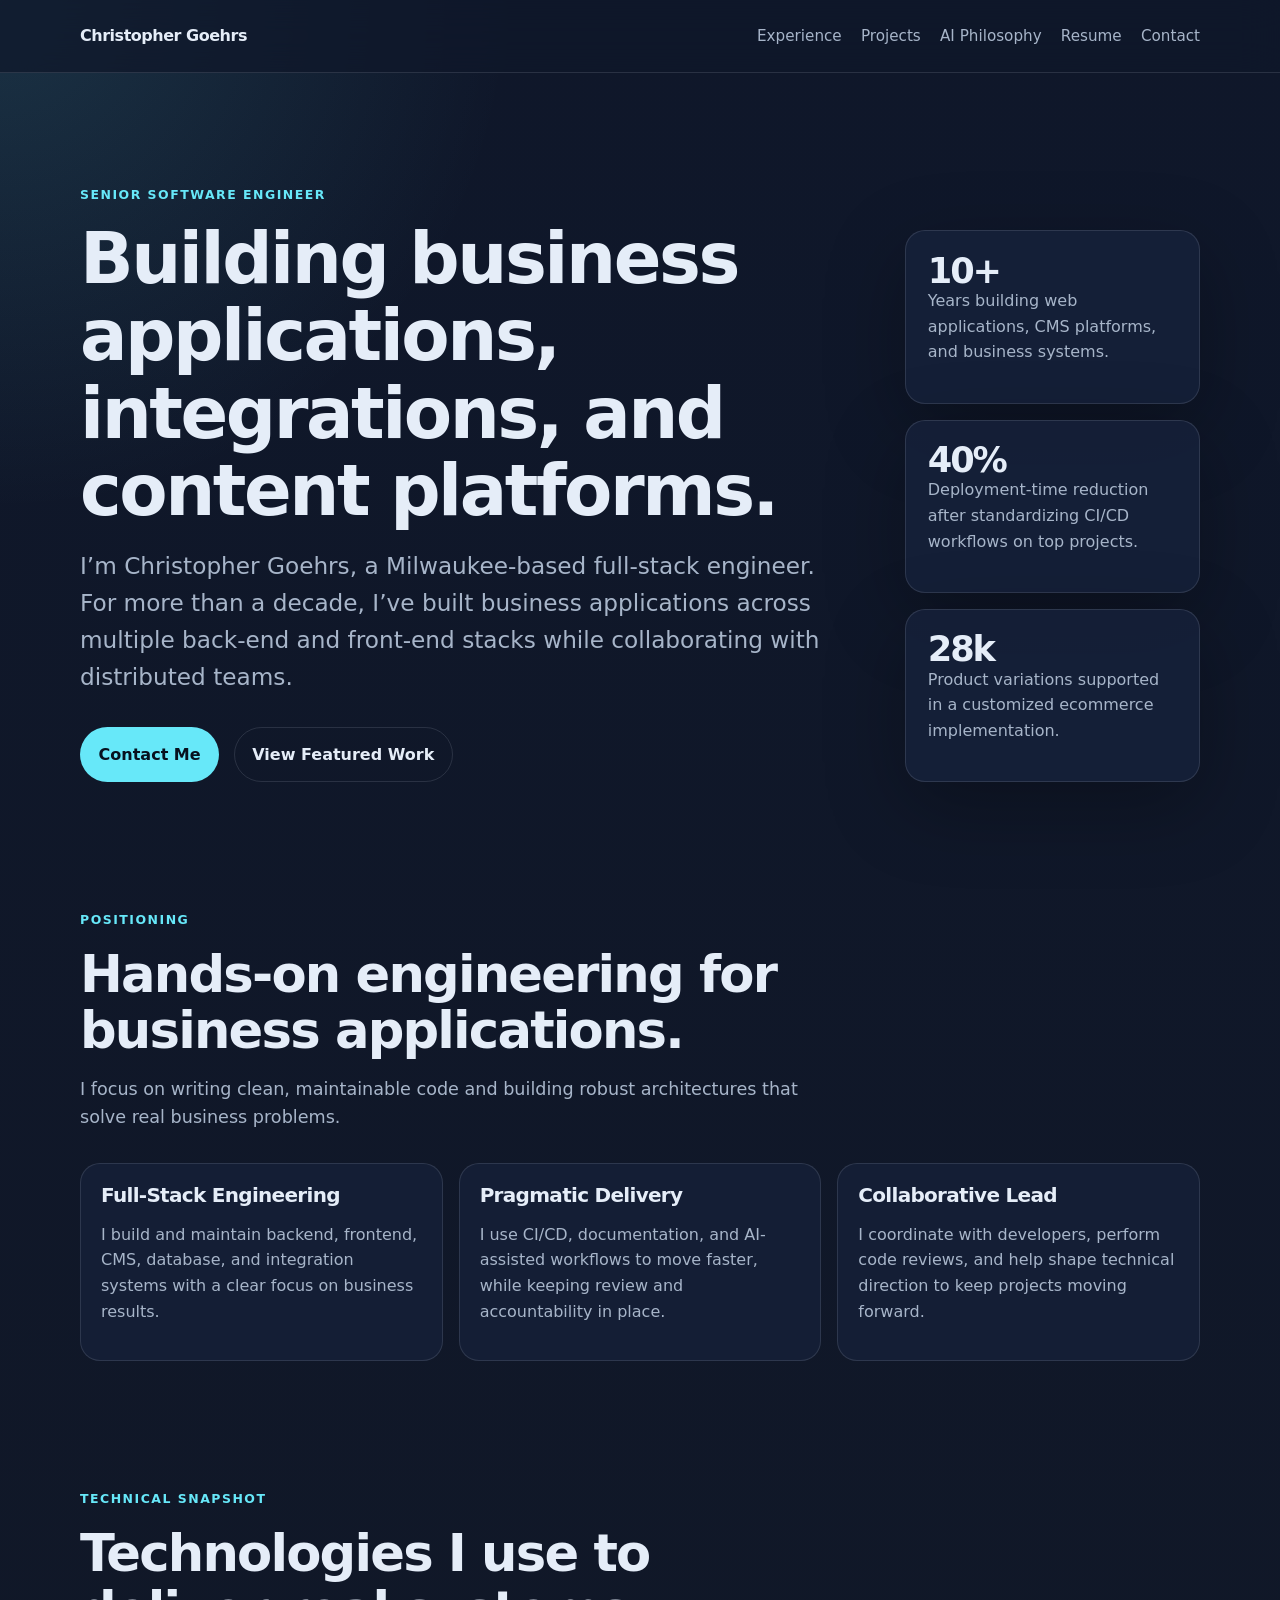
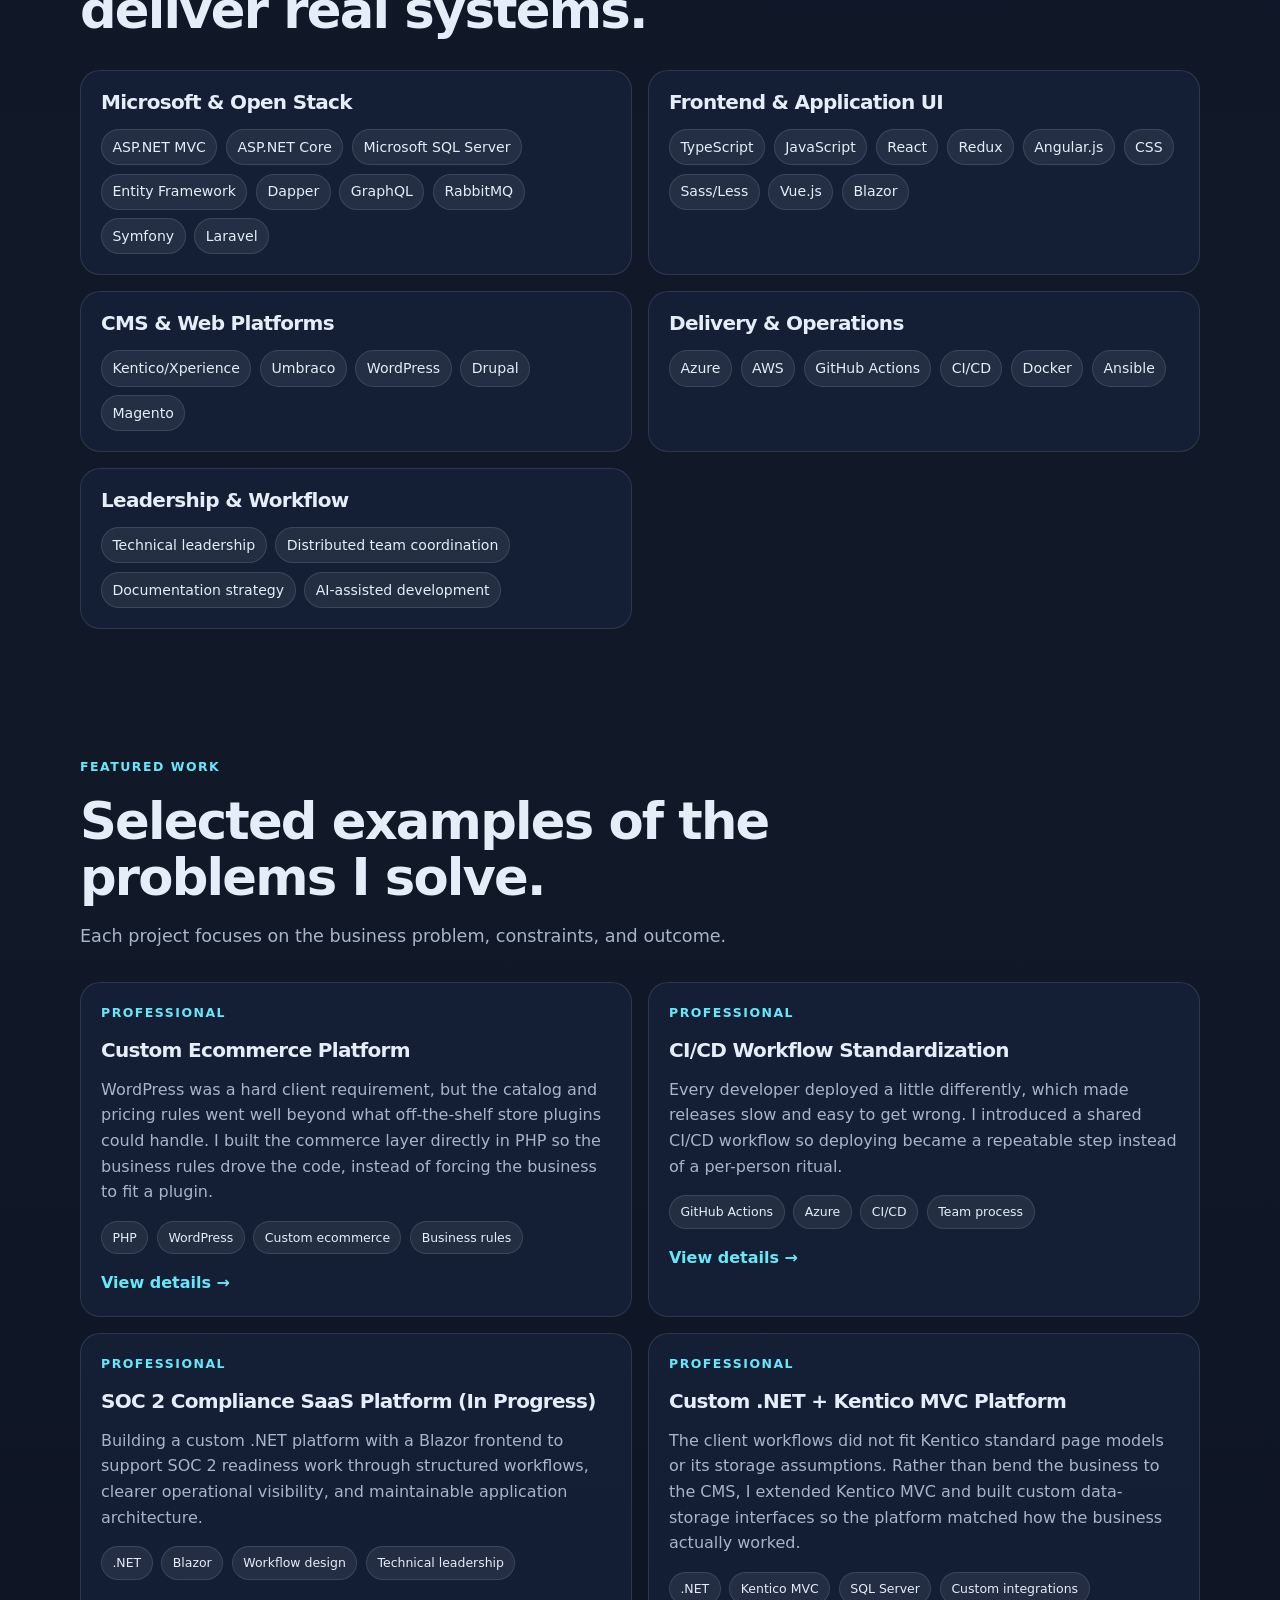
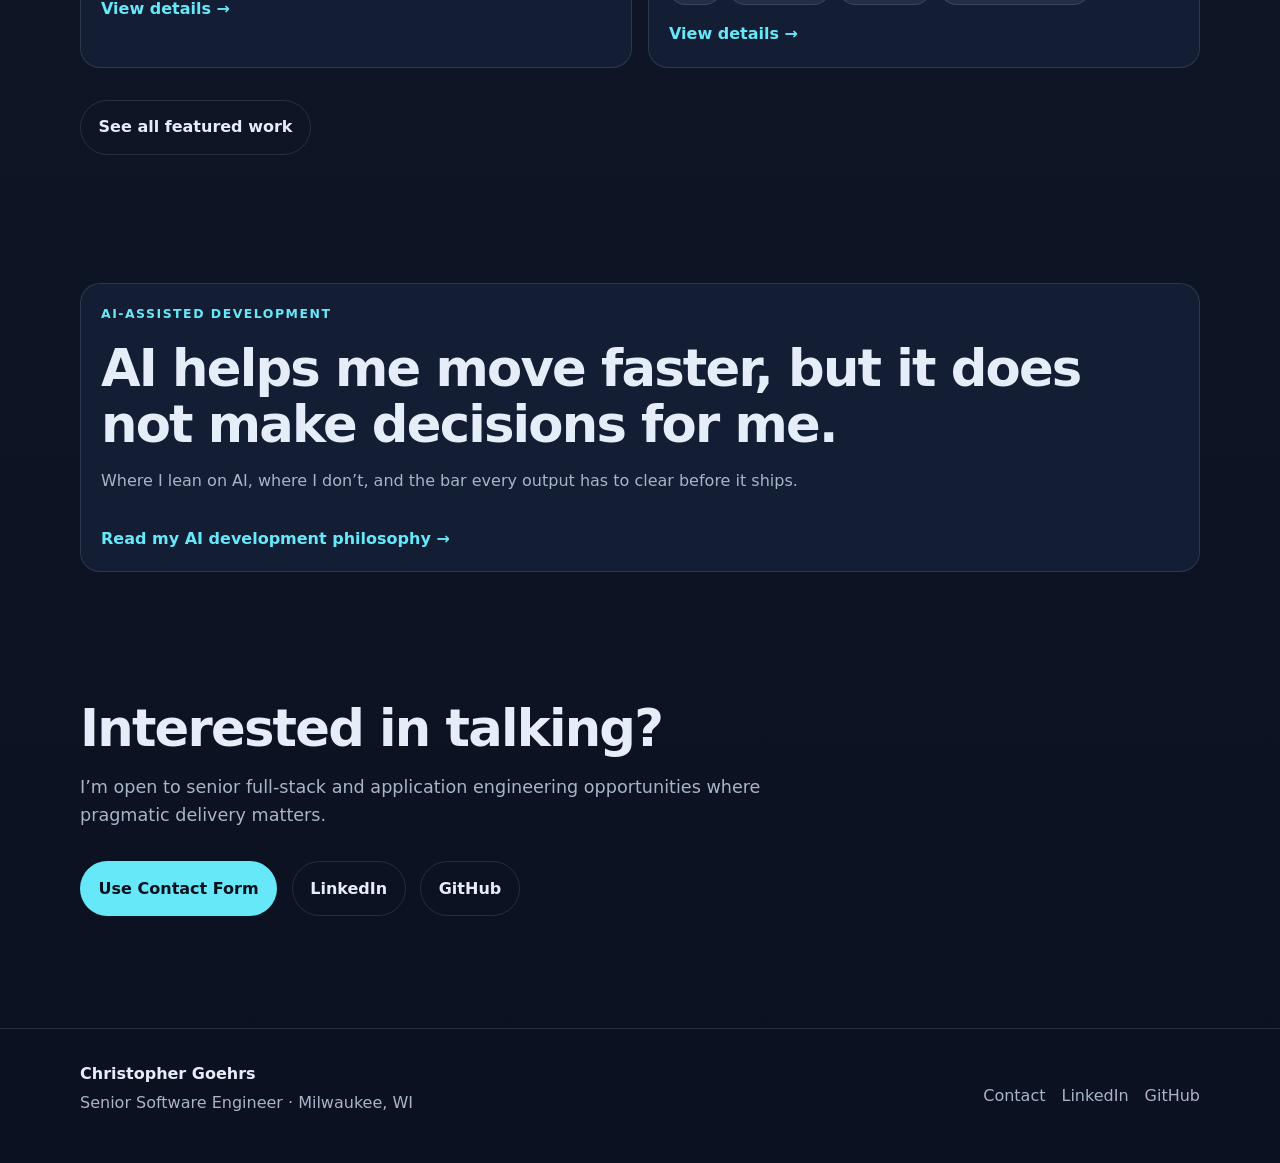
==== commit bb7bc6e1: "deploy: chris-goehrs/christophergoehrs-com-private@b02195e22046b9a1f1ef4681cde86ab34a165a44" ====
--- a/index.html
+++ b/index.html
@@ -1,5 +1,6 @@
-<!DOCTYPE html><html lang="en"> <head><meta charset="UTF-8"><meta name="description" content="Senior software engineer and technical lead specializing in .NET, React, CMS architecture, integrations, distributed team leadership, and practical AI-assisted development."><meta name="viewport" content="width=device-width"><meta name="generator" content="Astro v6.4.4"><link rel="icon" type="image/svg+xml" href="/favicon.svg"><link rel="canonical" href="https://www.christophergoehrs.com/"><title>Christopher Goehrs — Senior Software Engineer &amp; Technical Lead</title><link rel="stylesheet" href="/_astro/BaseLayout.B04aXKU3.css"></head> <body> <a class="skip-link" href="#content">Skip to content</a> <header class="site-header"> <nav class="nav container" aria-label="Primary navigation"> <a class="brand" href="/">Christopher Goehrs</a> <div class="nav-links"> <a href="/experience/">Experience</a><a href="/projects/">Projects</a><a href="/ai-philosophy/">AI Philosophy</a><a href="/resume/">Resume</a><a href="/contact/">Contact</a> </div> </nav> </header> <main id="content">  <section class="hero"> <div class="container hero-grid"> <div> <p class="hero-kicker">Senior Software Engineer & Technical Lead</p> <h1>Building business applications, integrations, and content platforms.</h1> <p class="hero-subtitle">
-I’m Christopher Goehrs, a Milwaukee-based full-stack engineer. For more than a decade, I’ve built business applications across multiple back-end and front-end stacks, led technical delivery, and supported distributed teams.
-</p> <div class="hero-actions"> <a class="button" href="/contact/">Contact Me</a> <a class="button secondary" href="/projects/">View Featured Work</a> </div> </div> <aside aria-label="Career highlights"> <div class="stat-card"> <strong>10+</strong> <p>Years building web applications, CMS platforms, and business systems.</p> </div> <div class="stat-card"> <strong>40%</strong> <p>Deployment-time reduction after standardizing CI/CD workflows on top projects.</p> </div> <div class="stat-card"> <strong>28k</strong> <p>Product variations supported in a customized ecommerce implementation.</p> </div> </aside> </div> </section> <section class="section"> <div class="container"> <div class="section-header"> <p class="eyebrow">Positioning</p> <h2>Hands-on engineering with technical leadership.</h2> <p class="section-description">I spend most of my time writing code, shaping architecture, and helping teams ship on schedule.</p> </div> <div class="grid-3"> <article class="card "> <h3>Full-Stack Delivery</h3>  <p>I build and maintain backend, frontend, CMS, database, and integration systems with a clear focus on business results.</p>  </article> <article class="card "> <h3>Technical Leadership</h3>  <p>I coordinate developers, review implementation details, approve PRs/MRs, and keep distributed projects moving.</p>  </article> <article class="card "> <h3>Practical Automation</h3>  <p>I use CI/CD, documentation, and AI-assisted workflows to move faster, while keeping review and accountability in place.</p>  </article> </div> </div> </section> <section class="section"> <div class="container"> <div class="section-header"> <p class="eyebrow">Technical Snapshot</p> <h2>Technologies I use to deliver real systems.</h2>  </div> <div class="skill-grid"> <section class="skill-group"> <h3>Microsoft &amp; Open Stack</h3> <ul class="tag-list"> <li>ASP.NET MVC</li><li>ASP.NET Core</li><li>Microsoft SQL Server</li><li>Entity Framework</li><li>Dapper</li><li>GraphQL</li><li>RabbitMQ</li><li>Symfony</li><li>Laravel</li> </ul> </section><section class="skill-group"> <h3>Frontend &amp; Application UI</h3> <ul class="tag-list"> <li>TypeScript</li><li>JavaScript</li><li>React</li><li>Redux</li><li>Angular.js</li><li>CSS</li><li>Sass/Less</li><li>Vue.js</li><li>Blazor</li> </ul> </section><section class="skill-group"> <h3>CMS &amp; Web Platforms</h3> <ul class="tag-list"> <li>Kentico/Xperience</li><li>Umbraco</li><li>WordPress</li><li>Drupal</li><li>Magento</li> </ul> </section><section class="skill-group"> <h3>Delivery &amp; Operations</h3> <ul class="tag-list"> <li>Azure</li><li>AWS</li><li>GitHub Actions</li><li>CI/CD</li><li>Docker</li><li>Ansible</li> </ul> </section><section class="skill-group"> <h3>Leadership &amp; Workflow</h3> <ul class="tag-list"> <li>Technical leadership</li><li>Distributed team coordination</li><li>Documentation strategy</li><li>AI-assisted development</li> </ul> </section> </div> </div> </section> <section class="section"> <div class="container"> <div class="section-header"> <p class="eyebrow">Featured Work</p> <h2>Selected examples of the problems I solve.</h2> <p class="section-description">Each project focuses on the business problem, constraints, and outcome.</p> </div> <div class="project-grid"> <article class="project-card"> <p class="eyebrow">Professional</p> <h3>Custom Ecommerce Platform</h3> <p>WordPress was a hard client requirement, but the catalog and pricing rules went well beyond what off-the-shelf store plugins could handle. I built the commerce layer directly in PHP so the business rules drove the code, instead of forcing the business to fit a plugin.</p> <ul class="tag-list compact"> <li>PHP</li><li>WordPress</li><li>Custom ecommerce</li><li>Business rules</li> </ul> <a class="text-link" href="/projects/#custom-ecommerce-platform">View details →</a> </article><article class="project-card"> <p class="eyebrow">Professional</p> <h3>CI/CD Workflow Standardization</h3> <p>Every developer deployed a little differently, which made releases slow and easy to get wrong. I introduced a shared CI/CD workflow so deploying became a repeatable step instead of a per-person ritual.</p> <ul class="tag-list compact"> <li>GitHub Actions</li><li>Azure</li><li>CI/CD</li><li>Team process</li> </ul> <a class="text-link" href="/projects/#delivery-workflow-standardization">View details →</a> </article><article class="project-card"> <p class="eyebrow">Professional</p> <h3>SOC 2 Compliance SaaS Platform (In Progress)</h3> <p>Building a custom .NET platform with a Blazor frontend to support SOC 2 readiness work through structured workflows, clearer operational visibility, and maintainable application architecture.</p> <ul class="tag-list compact"> <li>.NET</li><li>Blazor</li><li>Workflow design</li><li>Technical leadership</li> </ul> <a class="text-link" href="/projects/#soc2-compliance-saas-platform">View details →</a> </article><article class="project-card"> <p class="eyebrow">Professional</p> <h3>Custom .NET + Kentico MVC Platform</h3> <p>The client workflows did not fit Kentico standard page models or its storage assumptions. Rather than bend the business to the CMS, I extended Kentico MVC and built custom data-storage interfaces so the platform matched how the business actually worked.</p> <ul class="tag-list compact"> <li>.NET</li><li>Kentico MVC</li><li>SQL Server</li><li>Custom integrations</li> </ul> <a class="text-link" href="/projects/#custom-dotnet-kentico-mvc-platform">View details →</a> </article> </div> <div class="button-row"> <a class="button secondary" href="/projects/">See all featured work</a> </div> </div> </section> <section class="section"> <div class="container"> <div class="callout"> <p class="eyebrow">AI-Assisted Development</p> <h2>AI helps me move faster, but it does not make decisions for me.</h2> <p>
+<!DOCTYPE html><html lang="en"> <head><meta charset="UTF-8"><meta name="viewport" content="width=device-width, initial-scale=1"><meta name="generator" content="Astro v6.4.4"><title>Christopher Goehrs — Senior Software Engineer</title><meta name="description" content="Christopher Goehrs is a Milwaukee-based senior software engineer with 10+ years of experience across .NET, PHP, React, and CMS platforms — building business-critical applications and integrations."><meta name="author" content="Christopher Goehrs"><meta name="robots" content="index, follow, max-image-preview:large, max-snippet:-1, max-video-preview:-1"><meta name="theme-color" content="#0f172a"><link rel="canonical" href="https://www.christophergoehrs.com/"><!-- Icons --><link rel="icon" type="image/svg+xml" href="/favicon.svg"><link rel="icon" type="image/png" href="/favicon.png"><link rel="apple-touch-icon" href="/favicon.png"><!-- Open Graph --><meta property="og:type" content="website"><meta property="og:site_name" content="Christopher Goehrs"><meta property="og:title" content="Christopher Goehrs — Senior Software Engineer"><meta property="og:description" content="Christopher Goehrs is a Milwaukee-based senior software engineer with 10+ years of experience across .NET, PHP, React, and CMS platforms — building business-critical applications and integrations."><meta property="og:url" content="https://www.christophergoehrs.com/"><meta property="og:locale" content="en_US"><meta property="og:image" content="https://www.christophergoehrs.com/og.png"><meta property="og:image:width" content="1200"><meta property="og:image:height" content="630"><meta property="og:image:alt" content="Christopher Goehrs — Senior Software Engineer"><!-- Twitter / X --><meta name="twitter:card" content="summary_large_image"><meta name="twitter:title" content="Christopher Goehrs — Senior Software Engineer"><meta name="twitter:description" content="Christopher Goehrs is a Milwaukee-based senior software engineer with 10+ years of experience across .NET, PHP, React, and CMS platforms — building business-critical applications and integrations."><meta name="twitter:image" content="https://www.christophergoehrs.com/og.png"><meta name="twitter:image:alt" content="Christopher Goehrs — Senior Software Engineer"><script type="application/ld+json">[{"@context":"https://schema.org","@type":"Person","name":"Christopher Goehrs","jobTitle":"Senior Software Engineer","url":"https://www.christophergoehrs.com/","image":"https://www.christophergoehrs.com/og.png","address":{"@type":"PostalAddress","addressLocality":"Milwaukee","addressRegion":"WI","addressCountry":"US"},"sameAs":["https://www.linkedin.com/in/christophergoehrs","https://github.com/chris-goehrs"]},{"@context":"https://schema.org","@type":"WebSite","name":"Christopher Goehrs","url":"https://www.christophergoehrs.com/","description":"Christopher Goehrs is a Milwaukee-based senior software engineer with 10+ years of experience across .NET, PHP, React, and CMS platforms — building business-critical applications and integrations."}]</script><style>:root{--bg: #0f172a;--bg-soft: #111c33;--surface: #17223b;--surface-2: #1d2a45;--text: #e5edf8;--muted: #a7b5c9;--faint: #718098;--accent: #67e8f9;--accent-2: #a7f3d0;--border: rgba(229, 237, 248, .12);--shadow: 0 24px 80px rgba(0, 0, 0, .28);--max-width: 1120px;color-scheme:dark;font-family:Inter,ui-sans-serif,system-ui,-apple-system,BlinkMacSystemFont,Segoe UI,sans-serif}*{box-sizing:border-box}html{scroll-behavior:smooth}body{margin:0;background:radial-gradient(circle at top left,rgba(103,232,249,.13),transparent 32rem),linear-gradient(180deg,#0f172a,#111827 55%,#0b1120);color:var(--text);line-height:1.6}a{color:inherit;text-decoration:none}a:hover{color:var(--accent)}p{color:var(--muted);margin:0 0 1rem}h1,h2,h3{line-height:1.1;margin:0 0 1rem;letter-spacing:-.035em}h1{font-size:clamp(2.8rem,7vw,5.8rem);max-width:980px}h2{font-size:clamp(2rem,4vw,3.4rem)}h3{font-size:1.25rem}ul{color:var(--muted);padding-left:1.2rem}li+li{margin-top:.45rem}.container{width:min(100% - 2rem,var(--max-width));margin-inline:auto}.skip-link{position:absolute;left:1rem;top:-10rem;padding:.75rem 1rem;background:var(--accent);color:#07111f;border-radius:.5rem;z-index:10}.skip-link:focus{top:1rem}.site-header{position:sticky;top:0;z-index:5;backdrop-filter:blur(20px);background:#0f172abd;border-bottom:1px solid var(--border)}.nav{display:flex;align-items:center;justify-content:space-between;min-height:72px;gap:1rem}.brand{font-weight:800;letter-spacing:-.03em}.nav-links{display:flex;align-items:center;gap:1.2rem;color:var(--muted);font-size:.95rem}.hero{padding:7rem 0 4rem}.hero-grid{display:grid;grid-template-columns:minmax(0,1.45fr) minmax(280px,.55fr);gap:3rem;align-items:end}.hero-kicker,.eyebrow{color:var(--accent);font-weight:800;text-transform:uppercase;letter-spacing:.12em;font-size:.78rem}.hero h1{font-size:clamp(2.2rem,5.5vw,4.4rem);max-width:18ch;text-wrap:balance}.hero-subtitle{font-size:clamp(1.15rem,2.2vw,1.45rem);max-width:760px}.hero-actions,.button-row{display:flex;gap:.9rem;flex-wrap:wrap;margin-top:2rem}.button{display:inline-flex;align-items:center;justify-content:center;padding:.85rem 1.1rem;border-radius:999px;background:var(--accent);color:#07111f;font-weight:800;border:1px solid transparent}.button.secondary{background:transparent;color:var(--text);border-color:var(--border)}.button:hover{color:#07111f;transform:translateY(-1px)}.button.secondary:hover{color:var(--accent);border-color:#67e8f980}.stat-card{background:#17223bd1;border:1px solid var(--border);border-radius:1.25rem;padding:1.35rem;box-shadow:var(--shadow)}.stat-card strong{display:block;font-size:2.2rem;line-height:1;letter-spacing:-.06em}.stat-card+.stat-card{margin-top:1rem}.section{padding:4rem 0}.section-header{max-width:760px;margin-bottom:2rem}.section-description{font-size:1.1rem}.grid-2{display:grid;grid-template-columns:repeat(2,minmax(0,1fr));gap:1rem}.grid-3{display:grid;grid-template-columns:repeat(3,minmax(0,1fr));gap:1rem}.card,.project-card,.skill-group,.callout{background:#17223bb8;border:1px solid var(--border);border-radius:1.25rem;padding:1.25rem}.card.highlight{background:linear-gradient(135deg,#67e8f91f,#a7f3d014)}.skill-grid{display:grid;grid-template-columns:repeat(2,minmax(0,1fr));gap:1rem}.tag-list{list-style:none;display:flex;flex-wrap:wrap;gap:.55rem;padding:0;margin:1rem 0 0}.tag-list li{margin:0;padding:.36rem .65rem;border-radius:999px;background:#e5edf814;color:var(--text);border:1px solid var(--border);font-size:.88rem}.tag-list.compact li{font-size:.78rem}.project-grid{display:grid;grid-template-columns:repeat(2,minmax(0,1fr));gap:1rem}.text-link{display:inline-flex;margin-top:1rem;font-weight:800;color:var(--accent)}.timeline{display:grid;gap:1.25rem}.timeline-item{display:grid;grid-template-columns:220px minmax(0,1fr);gap:1.25rem;padding-bottom:1.25rem;border-bottom:1px solid var(--border)}.timeline-meta{color:var(--accent-2);font-weight:700}.company{color:var(--text);font-weight:800;margin-top:-.5rem}.featured-clients{margin:0 0 1rem;padding:.8rem 1rem;border:1px solid var(--border);border-radius:.9rem;background:#17223b8a}.featured-clients-title{margin:0 0 .55rem;color:var(--accent);font-size:.78rem;font-weight:800;letter-spacing:.1em;text-transform:uppercase}.featured-client-list{margin:0;padding:0;list-style:none;display:flex;flex-wrap:wrap;gap:.5rem}.featured-client-list li{margin:0;padding:.22rem .6rem;border-radius:999px;border:1px solid var(--border);background:#e5edf80f;color:var(--text);font-size:.86rem}.resume-block{border-bottom:1px solid var(--border);padding:2rem 0}.resume-block:first-child{padding-top:0}.contact-panel{display:grid;gap:1rem;max-width:820px}.contact-form{display:grid;gap:1rem;padding:1.25rem;border:1px solid var(--border);border-radius:1rem;background:#17223bb8}.form-row{display:grid;gap:.45rem}.form-row label{color:var(--text);font-weight:700;font-size:.95rem}.form-row input,.form-row textarea{width:100%;padding:.75rem;border-radius:.7rem;border:1px solid var(--border);background:#0f172ac2;color:var(--text);font:inherit}.form-row textarea{resize:vertical}.form-row input:focus,.form-row textarea:focus{outline:2px solid rgba(103,232,249,.55);outline-offset:1px}.contact-links{display:grid;gap:1rem}.contact-link{display:flex;justify-content:space-between;gap:1rem;padding:1rem;border:1px solid var(--border);border-radius:1rem;background:#17223bb8}.contact-link span{color:var(--muted)}.visually-hidden{position:absolute;width:1px;height:1px;padding:0;margin:-1px;overflow:hidden;clip:rect(0,0,0,0);white-space:nowrap;border:0}.site-footer{border-top:1px solid var(--border);padding:2rem 0;margin-top:3rem}.footer-grid{display:flex;justify-content:space-between;gap:1rem;align-items:center}.footer-name{color:var(--text);font-weight:800;margin-bottom:.2rem}.footer-links{display:flex;gap:1rem;color:var(--muted)}@media(max-width:860px){.hero-grid,.grid-2,.grid-3,.skill-grid,.project-grid,.timeline-item{grid-template-columns:1fr}.nav{align-items:flex-start;flex-direction:column;padding:1rem 0}.nav-links{flex-wrap:wrap;gap:.75rem 1rem}.hero{padding-top:4rem}.footer-grid{align-items:flex-start;flex-direction:column}}@media print{.site-header,.site-footer,.hero-actions,.button-row{display:none}body{background:#fff;color:#111}p,ul,li{color:#333}.card,.project-card,.skill-group,.callout{border-color:#ddd;background:#fff}}
+</style></head> <body> <a class="skip-link" href="#content">Skip to content</a> <header class="site-header"> <nav class="nav container" aria-label="Primary navigation"> <a class="brand" href="/">Christopher Goehrs</a> <div class="nav-links"> <a href="/experience/">Experience</a><a href="/projects/">Projects</a><a href="/ai-philosophy/">AI Philosophy</a><a href="/resume/">Resume</a><a href="/contact/">Contact</a> </div> </nav> </header> <main id="content">  <section class="hero"> <div class="container hero-grid"> <div> <p class="hero-kicker">Senior Software Engineer</p> <h1>Building business applications, integrations, and content platforms.</h1> <p class="hero-subtitle">
+I’m Christopher Goehrs, a Milwaukee-based full-stack engineer. For more than a decade, I’ve built business applications across multiple back-end and front-end stacks while collaborating with distributed teams.
+</p> <div class="hero-actions"> <a class="button" href="/contact/">Contact Me</a> <a class="button secondary" href="/projects/">View Featured Work</a> </div> </div> <aside aria-label="Career highlights"> <div class="stat-card"> <strong>10+</strong> <p>Years building web applications, CMS platforms, and business systems.</p> </div> <div class="stat-card"> <strong>40%</strong> <p>Deployment-time reduction after standardizing CI/CD workflows on top projects.</p> </div> <div class="stat-card"> <strong>28k</strong> <p>Product variations supported in a customized ecommerce implementation.</p> </div> </aside> </div> </section> <section class="section"> <div class="container"> <div class="section-header"> <p class="eyebrow">Positioning</p> <h2>Hands-on engineering for business applications.</h2> <p class="section-description">I focus on writing clean, maintainable code and building robust architectures that solve real business problems.</p> </div> <div class="grid-3"> <article class="card "> <h3>Full-Stack Engineering</h3>  <p>I build and maintain backend, frontend, CMS, database, and integration systems with a clear focus on business results.</p>  </article> <article class="card "> <h3>Pragmatic Delivery</h3>  <p>I use CI/CD, documentation, and AI-assisted workflows to move faster, while keeping review and accountability in place.</p>  </article> <article class="card "> <h3>Collaborative Lead</h3>  <p>I coordinate with developers, perform code reviews, and help shape technical direction to keep projects moving forward.</p>  </article> </div> </div> </section> <section class="section"> <div class="container"> <div class="section-header"> <p class="eyebrow">Technical Snapshot</p> <h2>Technologies I use to deliver real systems.</h2>  </div> <div class="skill-grid"> <section class="skill-group"> <h3>Microsoft &amp; Open Stack</h3> <ul class="tag-list"> <li>ASP.NET MVC</li><li>ASP.NET Core</li><li>Microsoft SQL Server</li><li>Entity Framework</li><li>Dapper</li><li>GraphQL</li><li>RabbitMQ</li><li>Symfony</li><li>Laravel</li> </ul> </section><section class="skill-group"> <h3>Frontend &amp; Application UI</h3> <ul class="tag-list"> <li>TypeScript</li><li>JavaScript</li><li>React</li><li>Redux</li><li>Angular.js</li><li>CSS</li><li>Sass/Less</li><li>Vue.js</li><li>Blazor</li> </ul> </section><section class="skill-group"> <h3>CMS &amp; Web Platforms</h3> <ul class="tag-list"> <li>Kentico/Xperience</li><li>Umbraco</li><li>WordPress</li><li>Drupal</li><li>Magento</li> </ul> </section><section class="skill-group"> <h3>Delivery &amp; Operations</h3> <ul class="tag-list"> <li>Azure</li><li>AWS</li><li>GitHub Actions</li><li>CI/CD</li><li>Docker</li><li>Ansible</li> </ul> </section><section class="skill-group"> <h3>Leadership &amp; Workflow</h3> <ul class="tag-list"> <li>Technical leadership</li><li>Distributed team coordination</li><li>Documentation strategy</li><li>AI-assisted development</li> </ul> </section> </div> </div> </section> <section class="section"> <div class="container"> <div class="section-header"> <p class="eyebrow">Featured Work</p> <h2>Selected examples of the problems I solve.</h2> <p class="section-description">Each project focuses on the business problem, constraints, and outcome.</p> </div> <div class="project-grid"> <article class="project-card"> <p class="eyebrow">Professional</p> <h3>Custom Ecommerce Platform</h3> <p>WordPress was a hard client requirement, but the catalog and pricing rules went well beyond what off-the-shelf store plugins could handle. I built the commerce layer directly in PHP so the business rules drove the code, instead of forcing the business to fit a plugin.</p> <ul class="tag-list compact"> <li>PHP</li><li>WordPress</li><li>Custom ecommerce</li><li>Business rules</li> </ul> <a class="text-link" href="/projects/#custom-ecommerce-platform">View details →</a> </article><article class="project-card"> <p class="eyebrow">Professional</p> <h3>CI/CD Workflow Standardization</h3> <p>Every developer deployed a little differently, which made releases slow and easy to get wrong. I introduced a shared CI/CD workflow so deploying became a repeatable step instead of a per-person ritual.</p> <ul class="tag-list compact"> <li>GitHub Actions</li><li>Azure</li><li>CI/CD</li><li>Team process</li> </ul> <a class="text-link" href="/projects/#delivery-workflow-standardization">View details →</a> </article><article class="project-card"> <p class="eyebrow">Professional</p> <h3>SOC 2 Compliance SaaS Platform (In Progress)</h3> <p>Building a custom .NET platform with a Blazor frontend to support SOC 2 readiness work through structured workflows, clearer operational visibility, and maintainable application architecture.</p> <ul class="tag-list compact"> <li>.NET</li><li>Blazor</li><li>Workflow design</li><li>Technical leadership</li> </ul> <a class="text-link" href="/projects/#soc2-compliance-saas-platform">View details →</a> </article><article class="project-card"> <p class="eyebrow">Professional</p> <h3>Custom .NET + Kentico MVC Platform</h3> <p>The client workflows did not fit Kentico standard page models or its storage assumptions. Rather than bend the business to the CMS, I extended Kentico MVC and built custom data-storage interfaces so the platform matched how the business actually worked.</p> <ul class="tag-list compact"> <li>.NET</li><li>Kentico MVC</li><li>SQL Server</li><li>Custom integrations</li> </ul> <a class="text-link" href="/projects/#custom-dotnet-kentico-mvc-platform">View details →</a> </article> </div> <div class="button-row"> <a class="button secondary" href="/projects/">See all featured work</a> </div> </div> </section> <section class="section"> <div class="container"> <div class="callout"> <p class="eyebrow">AI-Assisted Development</p> <h2>AI helps me move faster, but it does not make decisions for me.</h2> <p>
 Where I lean on AI, where I don’t, and the bar every output has to clear before it ships.
-</p> <a class="text-link" href="/ai-philosophy/">Read my AI development philosophy →</a> </div> </div> </section> <section class="section"> <div class="container"> <div class="section-header">  <h2>Interested in talking?</h2> <p class="section-description">I’m open to senior full-stack, technical lead, and application engineering opportunities where pragmatic delivery matters.</p> </div> <div class="button-row"> <a class="button" href="/contact/">Use Contact Form</a> <a class="button secondary" href="https://www.linkedin.com/in/christophergoehrs">LinkedIn</a> <a class="button secondary" href="https://github.com/chris-goehrs">GitHub</a> </div> </div> </section>  </main> <footer class="site-footer"> <div class="container footer-grid"> <div> <p class="footer-name">Christopher Goehrs</p> <p>Senior Software Engineer & Technical Lead · Milwaukee, WI</p> </div> <div class="footer-links"> <a href="/contact/">Contact</a> <a href="https://www.linkedin.com/in/christophergoehrs">LinkedIn</a> <a href="https://github.com/chris-goehrs">GitHub</a> </div> </div> </footer> </body></html>+</p> <a class="text-link" href="/ai-philosophy/">Read my AI development philosophy →</a> </div> </div> </section> <section class="section"> <div class="container"> <div class="section-header">  <h2>Interested in talking?</h2> <p class="section-description">I’m open to senior full-stack and application engineering opportunities where pragmatic delivery matters.</p> </div> <div class="button-row"> <a class="button" href="/contact/">Use Contact Form</a> <a class="button secondary" href="https://www.linkedin.com/in/christophergoehrs">LinkedIn</a> <a class="button secondary" href="https://github.com/chris-goehrs">GitHub</a> </div> </div> </section>  </main> <footer class="site-footer"> <div class="container footer-grid"> <div> <p class="footer-name">Christopher Goehrs</p> <p>Senior Software Engineer · Milwaukee, WI</p> </div> <div class="footer-links"> <a href="/contact/">Contact</a> <a href="https://www.linkedin.com/in/christophergoehrs">LinkedIn</a> <a href="https://github.com/chris-goehrs">GitHub</a> </div> </div> </footer> <!-- Cloudflare Web Analytics --> <script defer src="https://static.cloudflareinsights.com/beacon.min.js" data-cf-beacon="{&quot;token&quot;: &quot;e074c4841d0c48ebb62744254d45842e&quot;}"></script> <!-- End Cloudflare Web Analytics --> </body></html>
